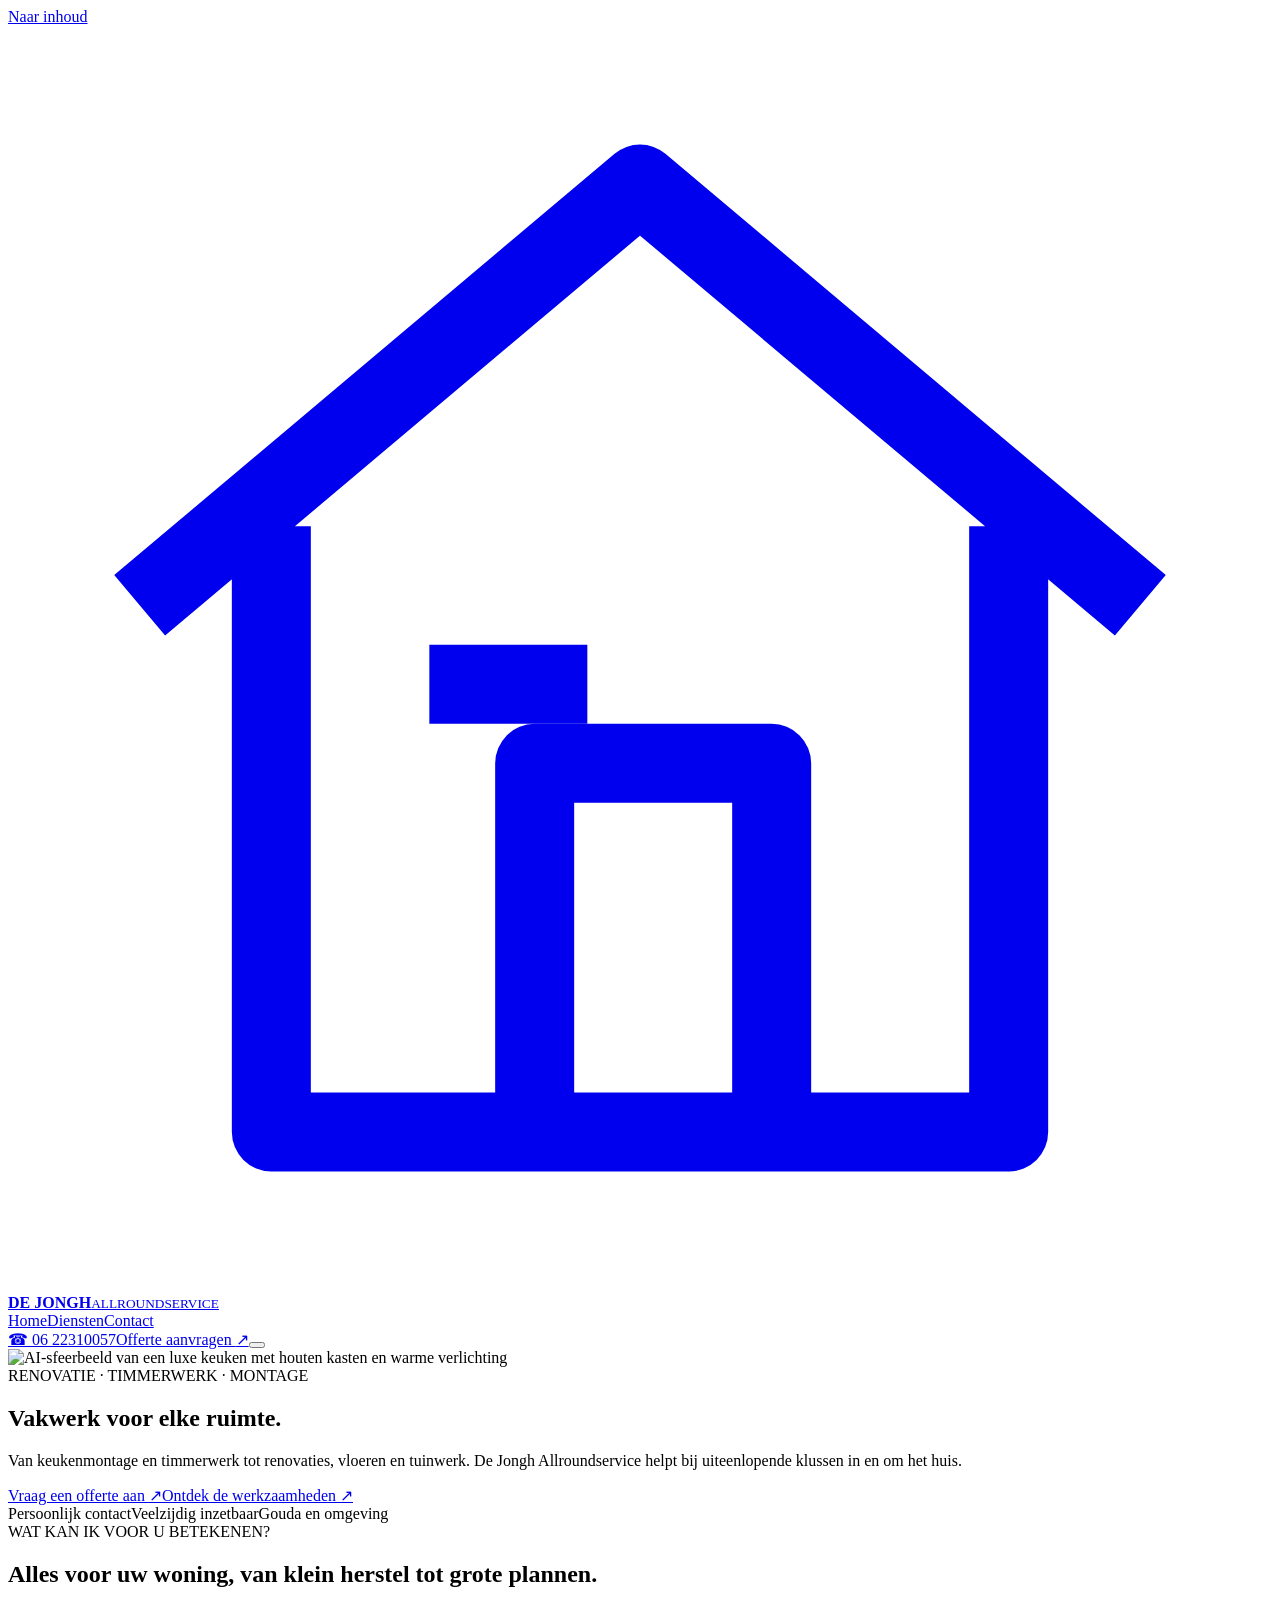
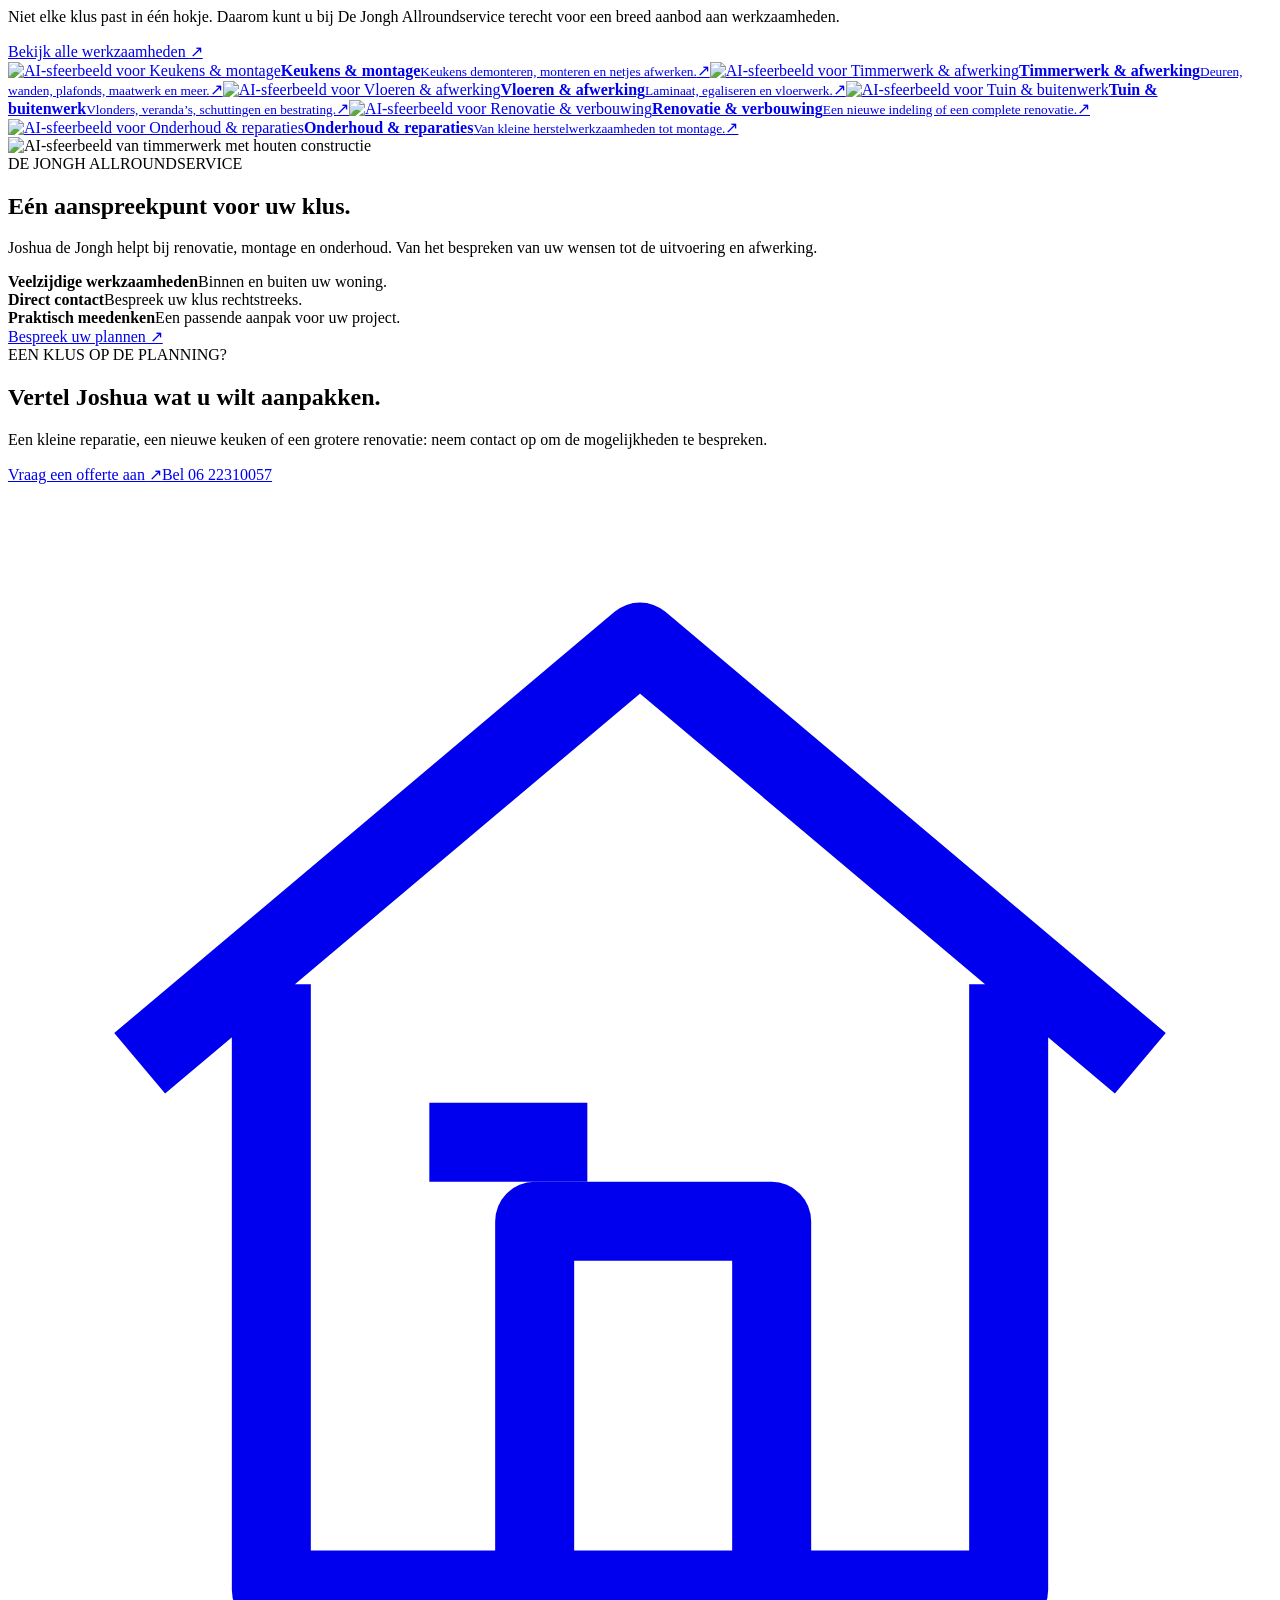
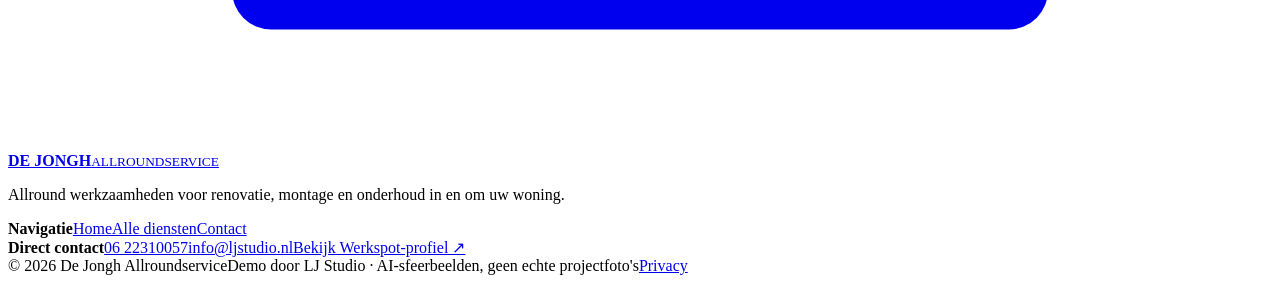
==== index.html @ 1e127ba7 "Add files via upload" ====
<!doctype html><html lang="nl"><head><meta charset="utf-8"><meta name="viewport" content="width=device-width,initial-scale=1"><meta name="robots" content="noindex,nofollow"><meta name="theme-color" content="#171918"><title>De Jongh Allroundservice | Renovatie, timmerwerk en montage</title><meta name="description" content="Renovatie, keukenmontage, timmerwerk, vloeren, tuinwerk en reparaties in Gouda en omgeving. Neem contact op met De Jongh Allroundservice."><link rel="icon" href="favicon.svg" type="image/svg+xml"><link rel="stylesheet" href="assets/style.css"><script src="assets/script.js" defer></script></head><body data-page="home"><a class="skip-link" href="#main">Naar inhoud</a><header class="site-header"><div class="wrap header-row"><a href="index.html" class="brand" aria-label="De Jongh Allroundservice, homepage"><svg class="brand-icon" viewBox="0 0 48 48" fill="none" aria-hidden="true"><path d="M5 22 24 6l19 16M10 19v23h28V19M20 42V28h9v14" stroke="currentColor" stroke-width="3" stroke-linejoin="round"/><path d="M16 25h6" stroke="currentColor" stroke-width="3"/></svg><span><strong>DE JONGH</strong><small>ALLROUNDSERVICE</small></span></a><nav class="main-nav" aria-label="Hoofdnavigatie"><a href="index.html" data-page="home">Home</a><a href="diensten.html" data-page="diensten">Diensten</a><a href="contact.html" data-page="contact">Contact</a></nav><div class="header-right"><a class="phone" href="tel:+31622310057" aria-label="Bel Joshua op 06 22310057">☎ <span>06 22310057</span></a><a class="button button-copper header-offer" href="contact.html">Offerte aanvragen <span aria-hidden="true">↗</span></a><button type="button" class="menu-button" aria-label="Open menu" aria-expanded="false" aria-controls="mobile-menu"><span></span><span></span><span></span></button></div></div><nav id="mobile-menu" class="mobile-menu" aria-label="Mobiele navigatie" hidden><a href="index.html" data-page="home">Home</a><a href="diensten.html" data-page="diensten">Diensten</a><a href="contact.html" data-page="contact">Contact</a><a href="tel:+31622310057">Bel Joshua</a></nav></header><main id="main"><section class="hero"><img src="assets/hero-keuken.webp" class="hero-image" width="1536" height="1024" fetchpriority="high" alt="AI-sfeerbeeld van een luxe keuken met houten kasten en warme verlichting"><div class="hero-overlay"></div><div class="wrap hero-inner"><div class="hero-copy"><span class="hero-kicker">RENOVATIE · TIMMERWERK · MONTAGE</span><h1>Vakwerk voor <span>elke ruimte.</span></h1><p>Van keukenmontage en timmerwerk tot renovaties, vloeren en tuinwerk. De Jongh Allroundservice helpt bij uiteenlopende klussen in en om het huis.</p><div class="hero-actions"><a class="button button-copper" href="contact.html">Vraag een offerte aan <span aria-hidden="true">↗</span></a><a class="button button-glass" href="diensten.html">Ontdek de werkzaamheden <span aria-hidden="true">↗</span></a></div><div class="hero-points"><span>Persoonlijk contact</span><span>Veelzijdig inzetbaar</span><span>Gouda en omgeving</span></div></div></div></section>
<section class="service-showcase wrap"><div class="showcase-intro"><span class="overline">WAT KAN IK VOOR U BETEKENEN?</span><h2>Alles voor uw woning, van klein herstel tot grote plannen.</h2><p>Niet elke klus past in één hokje. Daarom kunt u bij De Jongh Allroundservice terecht voor een breed aanbod aan werkzaamheden.</p><a class="outline-link" href="diensten.html">Bekijk alle werkzaamheden <span aria-hidden="true">↗</span></a></div><div class="tiles"><a class="service-tile" href="diensten.html#keukens"><img src="assets/keukens.webp" width="750" height="490" loading="lazy" alt="AI-sfeerbeeld voor Keukens &amp; montage"><span class="tile-content"><strong>Keukens & montage</strong><small>Keukens demonteren, monteren en netjes afwerken.</small></span><span class="tile-arrow" aria-hidden="true">↗</span></a><a class="service-tile" href="diensten.html#timmerwerk"><img src="assets/deuren.webp" width="750" height="490" loading="lazy" alt="AI-sfeerbeeld voor Timmerwerk &amp; afwerking"><span class="tile-content"><strong>Timmerwerk & afwerking</strong><small>Deuren, wanden, plafonds, maatwerk en meer.</small></span><span class="tile-arrow" aria-hidden="true">↗</span></a><a class="service-tile" href="diensten.html#vloeren"><img src="assets/woonruimte.webp" width="750" height="490" loading="lazy" alt="AI-sfeerbeeld voor Vloeren &amp; afwerking"><span class="tile-content"><strong>Vloeren & afwerking</strong><small>Laminaat, egaliseren en vloerwerk.</small></span><span class="tile-arrow" aria-hidden="true">↗</span></a><a class="service-tile" href="diensten.html#tuin"><img src="assets/timmerwerk.webp" width="750" height="490" loading="lazy" alt="AI-sfeerbeeld voor Tuin &amp; buitenwerk"><span class="tile-content"><strong>Tuin & buitenwerk</strong><small>Vlonders, veranda’s, schuttingen en bestrating.</small></span><span class="tile-arrow" aria-hidden="true">↗</span></a><a class="service-tile" href="diensten.html#renovatie"><img src="assets/renovatie.webp" width="750" height="490" loading="lazy" alt="AI-sfeerbeeld voor Renovatie &amp; verbouwing"><span class="tile-content"><strong>Renovatie & verbouwing</strong><small>Een nieuwe indeling of een complete renovatie.</small></span><span class="tile-arrow" aria-hidden="true">↗</span></a><a class="service-tile" href="diensten.html#onderhoud"><img src="assets/gipswerk.webp" width="750" height="490" loading="lazy" alt="AI-sfeerbeeld voor Onderhoud &amp; reparaties"><span class="tile-content"><strong>Onderhoud & reparaties</strong><small>Van kleine herstelwerkzaamheden tot montage.</small></span><span class="tile-arrow" aria-hidden="true">↗</span></a></div></section>
<section class="craft"><div class="craft-image"><img src="assets/timmerwerk.webp" loading="lazy" width="900" height="620" alt="AI-sfeerbeeld van timmerwerk met houten constructie"></div><div class="craft-text"><span class="overline">DE JONGH ALLROUNDSERVICE</span><h2>Eén aanspreekpunt voor uw klus.</h2><p>Joshua de Jongh helpt bij renovatie, montage en onderhoud. Van het bespreken van uw wensen tot de uitvoering en afwerking.</p><div class="craft-benefits"><div><strong>Veelzijdige werkzaamheden</strong><span>Binnen en buiten uw woning.</span></div><div><strong>Direct contact</strong><span>Bespreek uw klus rechtstreeks.</span></div><div><strong>Praktisch meedenken</strong><span>Een passende aanpak voor uw project.</span></div></div><a href="contact.html" class="button button-copper">Bespreek uw plannen ↗</a></div></section>
<section class="closing wrap"><div><span class="overline">EEN KLUS OP DE PLANNING?</span><h2>Vertel Joshua wat u wilt aanpakken.</h2><p>Een kleine reparatie, een nieuwe keuken of een grotere renovatie: neem contact op om de mogelijkheden te bespreken.</p></div><div class="closing-buttons"><a class="button button-copper" href="contact.html">Vraag een offerte aan <span aria-hidden="true">↗</span></a><a class="button button-light" href="tel:+31622310057">Bel 06 22310057</a></div></section></main><footer class="footer"><div class="wrap footer-layout"><div><a class="brand footer-logo" href="index.html"><svg class="brand-icon" viewBox="0 0 48 48" fill="none" aria-hidden="true"><path d="M5 22 24 6l19 16M10 19v23h28V19M20 42V28h9v14" stroke="currentColor" stroke-width="3" stroke-linejoin="round"/><path d="M16 25h6" stroke="currentColor" stroke-width="3"/></svg><span><strong>DE JONGH</strong><small>ALLROUNDSERVICE</small></span></a><p>Allround werkzaamheden voor renovatie, montage en onderhoud in en om uw woning.</p></div><div><strong>Navigatie</strong><a href="index.html">Home</a><a href="diensten.html">Alle diensten</a><a href="contact.html">Contact</a></div><div><strong>Direct contact</strong><a href="tel:+31622310057">06 22310057</a><a href="mailto:info@ljstudio.nl">info@ljstudio.nl</a><a href="https://www.werkspot.nl/profiel/de-jongh-allroundservice" target="_blank" rel="noopener noreferrer">Bekijk Werkspot-profiel ↗</a></div></div><div class="wrap footer-bottom"><span>© <span id="year">2026</span> De Jongh Allroundservice</span><span>Demo door LJ Studio · AI-sfeerbeelden, geen echte projectfoto's</span><a href="privacy.html">Privacy</a></div></footer></body></html>
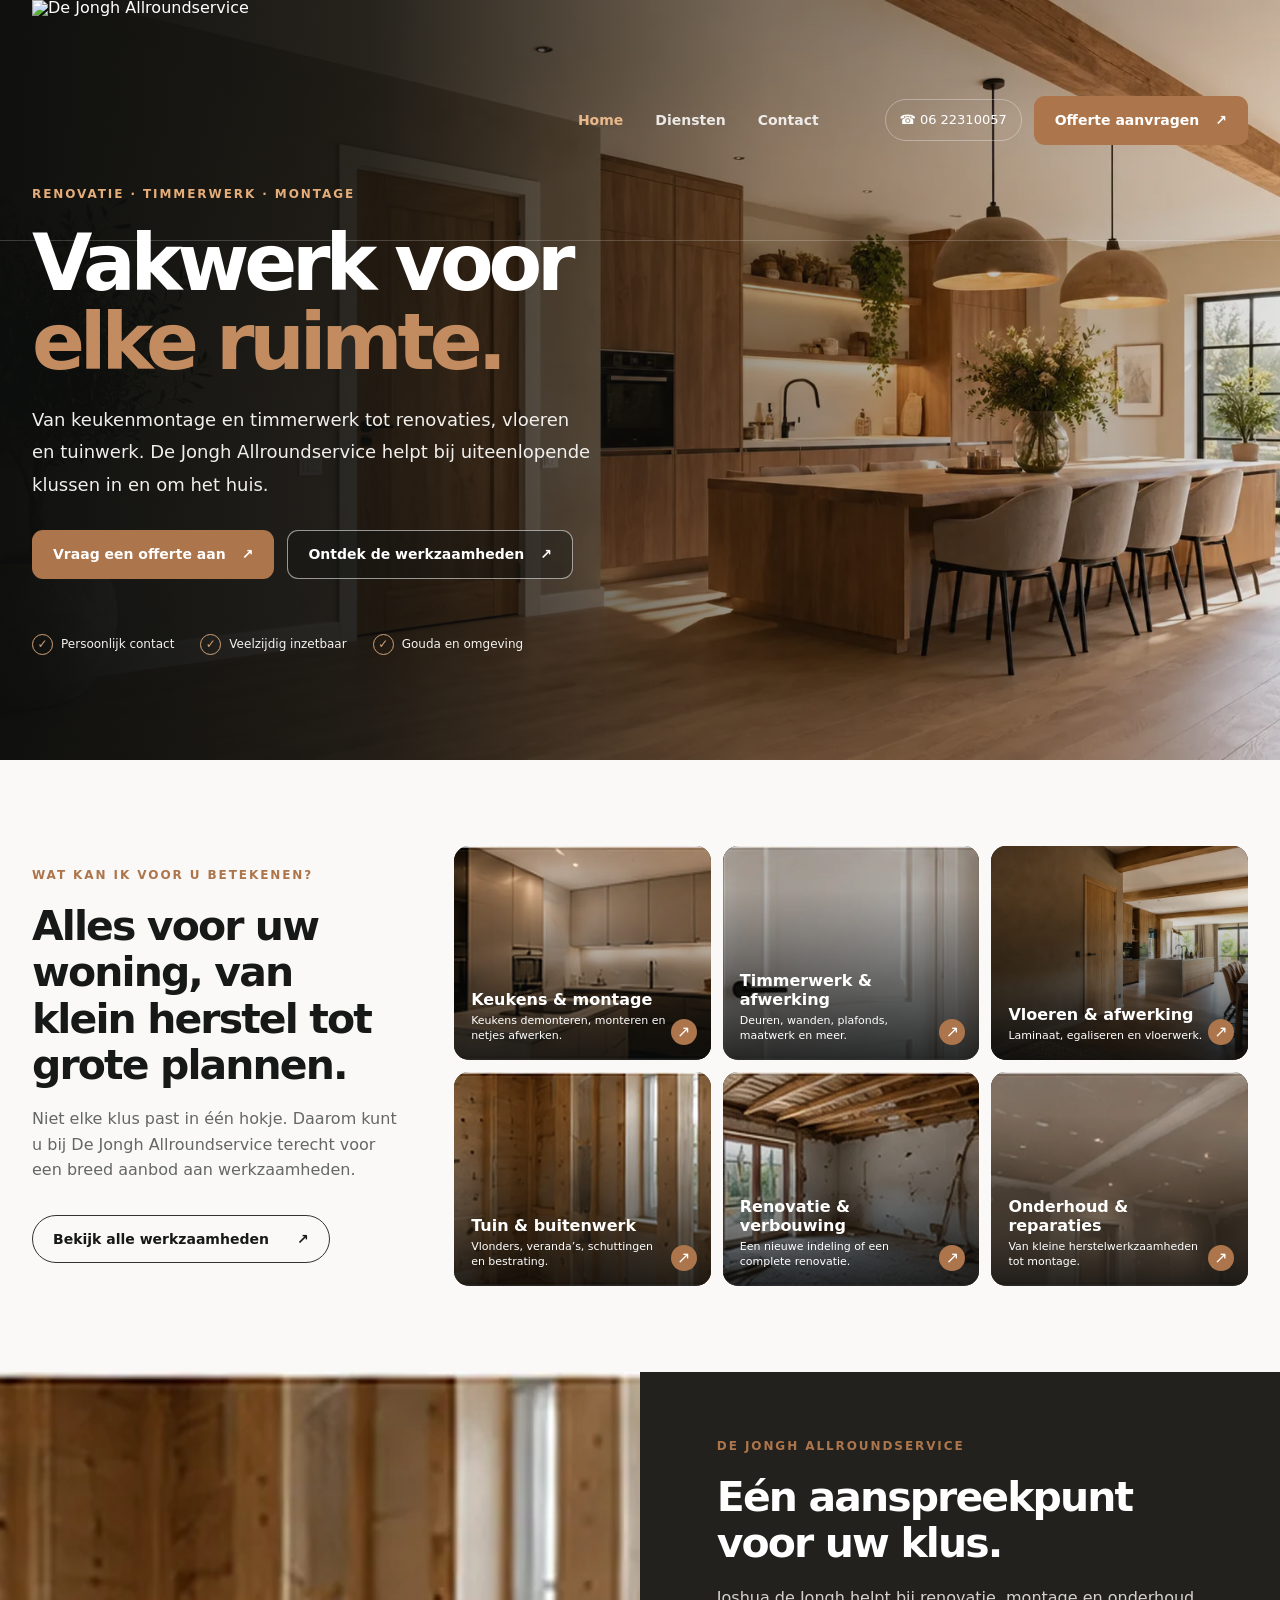
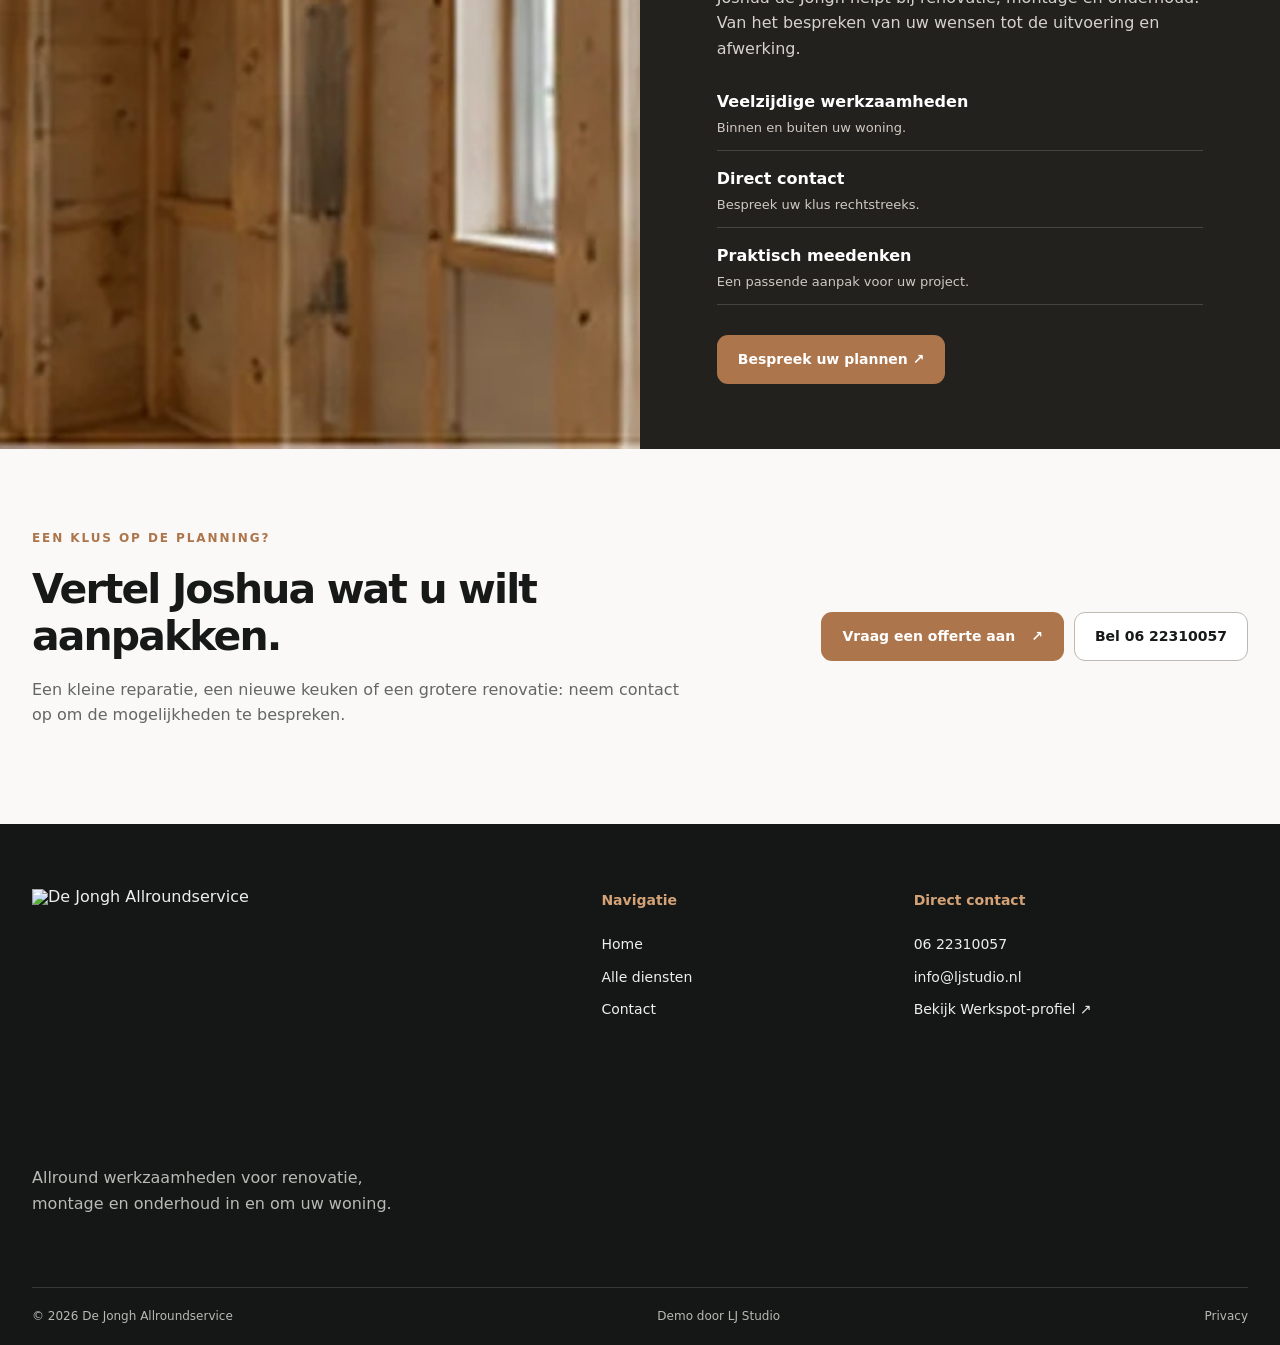
==== commit 8813b5e6: "Add files via upload" ====
--- a/index.html
+++ b/index.html
@@ -1,4 +1,4 @@
-<!doctype html><html lang="nl"><head><meta charset="utf-8"><meta name="viewport" content="width=device-width,initial-scale=1"><meta name="robots" content="noindex,nofollow"><meta name="theme-color" content="#171918"><title>De Jongh Allroundservice | Renovatie, timmerwerk en montage</title><meta name="description" content="Renovatie, keukenmontage, timmerwerk, vloeren, tuinwerk en reparaties in Gouda en omgeving. Neem contact op met De Jongh Allroundservice."><link rel="icon" href="favicon.svg" type="image/svg+xml"><link rel="stylesheet" href="assets/style.css"><script src="assets/script.js" defer></script></head><body data-page="home"><a class="skip-link" href="#main">Naar inhoud</a><header class="site-header"><div class="wrap header-row"><a href="index.html" class="brand" aria-label="De Jongh Allroundservice, homepage"><svg class="brand-icon" viewBox="0 0 48 48" fill="none" aria-hidden="true"><path d="M5 22 24 6l19 16M10 19v23h28V19M20 42V28h9v14" stroke="currentColor" stroke-width="3" stroke-linejoin="round"/><path d="M16 25h6" stroke="currentColor" stroke-width="3"/></svg><span><strong>DE JONGH</strong><small>ALLROUNDSERVICE</small></span></a><nav class="main-nav" aria-label="Hoofdnavigatie"><a href="index.html" data-page="home">Home</a><a href="diensten.html" data-page="diensten">Diensten</a><a href="contact.html" data-page="contact">Contact</a></nav><div class="header-right"><a class="phone" href="tel:+31622310057" aria-label="Bel Joshua op 06 22310057">☎ <span>06 22310057</span></a><a class="button button-copper header-offer" href="contact.html">Offerte aanvragen <span aria-hidden="true">↗</span></a><button type="button" class="menu-button" aria-label="Open menu" aria-expanded="false" aria-controls="mobile-menu"><span></span><span></span><span></span></button></div></div><nav id="mobile-menu" class="mobile-menu" aria-label="Mobiele navigatie" hidden><a href="index.html" data-page="home">Home</a><a href="diensten.html" data-page="diensten">Diensten</a><a href="contact.html" data-page="contact">Contact</a><a href="tel:+31622310057">Bel Joshua</a></nav></header><main id="main"><section class="hero"><img src="assets/hero-keuken.webp" class="hero-image" width="1536" height="1024" fetchpriority="high" alt="AI-sfeerbeeld van een luxe keuken met houten kasten en warme verlichting"><div class="hero-overlay"></div><div class="wrap hero-inner"><div class="hero-copy"><span class="hero-kicker">RENOVATIE · TIMMERWERK · MONTAGE</span><h1>Vakwerk voor <span>elke ruimte.</span></h1><p>Van keukenmontage en timmerwerk tot renovaties, vloeren en tuinwerk. De Jongh Allroundservice helpt bij uiteenlopende klussen in en om het huis.</p><div class="hero-actions"><a class="button button-copper" href="contact.html">Vraag een offerte aan <span aria-hidden="true">↗</span></a><a class="button button-glass" href="diensten.html">Ontdek de werkzaamheden <span aria-hidden="true">↗</span></a></div><div class="hero-points"><span>Persoonlijk contact</span><span>Veelzijdig inzetbaar</span><span>Gouda en omgeving</span></div></div></div></section>
-<section class="service-showcase wrap"><div class="showcase-intro"><span class="overline">WAT KAN IK VOOR U BETEKENEN?</span><h2>Alles voor uw woning, van klein herstel tot grote plannen.</h2><p>Niet elke klus past in één hokje. Daarom kunt u bij De Jongh Allroundservice terecht voor een breed aanbod aan werkzaamheden.</p><a class="outline-link" href="diensten.html">Bekijk alle werkzaamheden <span aria-hidden="true">↗</span></a></div><div class="tiles"><a class="service-tile" href="diensten.html#keukens"><img src="assets/keukens.webp" width="750" height="490" loading="lazy" alt="AI-sfeerbeeld voor Keukens &amp; montage"><span class="tile-content"><strong>Keukens & montage</strong><small>Keukens demonteren, monteren en netjes afwerken.</small></span><span class="tile-arrow" aria-hidden="true">↗</span></a><a class="service-tile" href="diensten.html#timmerwerk"><img src="assets/deuren.webp" width="750" height="490" loading="lazy" alt="AI-sfeerbeeld voor Timmerwerk &amp; afwerking"><span class="tile-content"><strong>Timmerwerk & afwerking</strong><small>Deuren, wanden, plafonds, maatwerk en meer.</small></span><span class="tile-arrow" aria-hidden="true">↗</span></a><a class="service-tile" href="diensten.html#vloeren"><img src="assets/woonruimte.webp" width="750" height="490" loading="lazy" alt="AI-sfeerbeeld voor Vloeren &amp; afwerking"><span class="tile-content"><strong>Vloeren & afwerking</strong><small>Laminaat, egaliseren en vloerwerk.</small></span><span class="tile-arrow" aria-hidden="true">↗</span></a><a class="service-tile" href="diensten.html#tuin"><img src="assets/timmerwerk.webp" width="750" height="490" loading="lazy" alt="AI-sfeerbeeld voor Tuin &amp; buitenwerk"><span class="tile-content"><strong>Tuin & buitenwerk</strong><small>Vlonders, veranda’s, schuttingen en bestrating.</small></span><span class="tile-arrow" aria-hidden="true">↗</span></a><a class="service-tile" href="diensten.html#renovatie"><img src="assets/renovatie.webp" width="750" height="490" loading="lazy" alt="AI-sfeerbeeld voor Renovatie &amp; verbouwing"><span class="tile-content"><strong>Renovatie & verbouwing</strong><small>Een nieuwe indeling of een complete renovatie.</small></span><span class="tile-arrow" aria-hidden="true">↗</span></a><a class="service-tile" href="diensten.html#onderhoud"><img src="assets/gipswerk.webp" width="750" height="490" loading="lazy" alt="AI-sfeerbeeld voor Onderhoud &amp; reparaties"><span class="tile-content"><strong>Onderhoud & reparaties</strong><small>Van kleine herstelwerkzaamheden tot montage.</small></span><span class="tile-arrow" aria-hidden="true">↗</span></a></div></section>
-<section class="craft"><div class="craft-image"><img src="assets/timmerwerk.webp" loading="lazy" width="900" height="620" alt="AI-sfeerbeeld van timmerwerk met houten constructie"></div><div class="craft-text"><span class="overline">DE JONGH ALLROUNDSERVICE</span><h2>Eén aanspreekpunt voor uw klus.</h2><p>Joshua de Jongh helpt bij renovatie, montage en onderhoud. Van het bespreken van uw wensen tot de uitvoering en afwerking.</p><div class="craft-benefits"><div><strong>Veelzijdige werkzaamheden</strong><span>Binnen en buiten uw woning.</span></div><div><strong>Direct contact</strong><span>Bespreek uw klus rechtstreeks.</span></div><div><strong>Praktisch meedenken</strong><span>Een passende aanpak voor uw project.</span></div></div><a href="contact.html" class="button button-copper">Bespreek uw plannen ↗</a></div></section>
-<section class="closing wrap"><div><span class="overline">EEN KLUS OP DE PLANNING?</span><h2>Vertel Joshua wat u wilt aanpakken.</h2><p>Een kleine reparatie, een nieuwe keuken of een grotere renovatie: neem contact op om de mogelijkheden te bespreken.</p></div><div class="closing-buttons"><a class="button button-copper" href="contact.html">Vraag een offerte aan <span aria-hidden="true">↗</span></a><a class="button button-light" href="tel:+31622310057">Bel 06 22310057</a></div></section></main><footer class="footer"><div class="wrap footer-layout"><div><a class="brand footer-logo" href="index.html"><svg class="brand-icon" viewBox="0 0 48 48" fill="none" aria-hidden="true"><path d="M5 22 24 6l19 16M10 19v23h28V19M20 42V28h9v14" stroke="currentColor" stroke-width="3" stroke-linejoin="round"/><path d="M16 25h6" stroke="currentColor" stroke-width="3"/></svg><span><strong>DE JONGH</strong><small>ALLROUNDSERVICE</small></span></a><p>Allround werkzaamheden voor renovatie, montage en onderhoud in en om uw woning.</p></div><div><strong>Navigatie</strong><a href="index.html">Home</a><a href="diensten.html">Alle diensten</a><a href="contact.html">Contact</a></div><div><strong>Direct contact</strong><a href="tel:+31622310057">06 22310057</a><a href="mailto:info@ljstudio.nl">info@ljstudio.nl</a><a href="https://www.werkspot.nl/profiel/de-jongh-allroundservice" target="_blank" rel="noopener noreferrer">Bekijk Werkspot-profiel ↗</a></div></div><div class="wrap footer-bottom"><span>© <span id="year">2026</span> De Jongh Allroundservice</span><span>Demo door LJ Studio · AI-sfeerbeelden, geen echte projectfoto's</span><a href="privacy.html">Privacy</a></div></footer></body></html>+<!doctype html><html lang="nl"><head><meta charset="utf-8"><meta name="viewport" content="width=device-width,initial-scale=1"><meta name="robots" content="noindex,nofollow"><meta name="theme-color" content="#171918"><title>De Jongh Allroundservice | Renovatie, timmerwerk en montage</title><meta name="description" content="Renovatie, keukenmontage, timmerwerk, vloeren, tuinwerk en reparaties in Gouda en omgeving. Neem contact op met De Jongh Allroundservice."><link rel="icon" href="favicon.svg" type="image/svg+xml"><link rel="stylesheet" href="assets/style.css"><script src="assets/script.js" defer></script></head><body data-page="home"><a class="skip-link" href="#main">Naar inhoud</a><header class="site-header"><div class="wrap header-row"><a href="index.html" class="brand" aria-label="De Jongh Allroundservice, homepage"><img class="brand-logo" src="assets/logo-de-jongh-wit.png" alt="De Jongh Allroundservice" width="480" height="240"></a><nav class="main-nav" aria-label="Hoofdnavigatie"><a href="index.html" data-page="home">Home</a><a href="diensten.html" data-page="diensten">Diensten</a><a href="contact.html" data-page="contact">Contact</a></nav><div class="header-right"><a class="phone" href="tel:+31622310057" aria-label="Bel Joshua op 06 22310057">☎ <span>06 22310057</span></a><a class="button button-copper header-offer" href="contact.html">Offerte aanvragen <span aria-hidden="true">↗</span></a><button type="button" class="menu-button" aria-label="Open menu" aria-expanded="false" aria-controls="mobile-menu"><span></span><span></span><span></span></button></div></div><nav id="mobile-menu" class="mobile-menu" aria-label="Mobiele navigatie" hidden><a href="index.html" data-page="home">Home</a><a href="diensten.html" data-page="diensten">Diensten</a><a href="contact.html" data-page="contact">Contact</a><a href="tel:+31622310057">Bel Joshua</a></nav></header><main id="main"><section class="hero"><img src="assets/hero-keuken.webp" class="hero-image" width="1536" height="1024" fetchpriority="high" alt="Foto een luxe keuken met houten kasten en warme verlichting"><div class="hero-overlay"></div><div class="wrap hero-inner"><div class="hero-copy"><span class="hero-kicker">RENOVATIE · TIMMERWERK · MONTAGE</span><h1>Vakwerk voor <span>elke ruimte.</span></h1><p>Van keukenmontage en timmerwerk tot renovaties, vloeren en tuinwerk. De Jongh Allroundservice helpt bij uiteenlopende klussen in en om het huis.</p><div class="hero-actions"><a class="button button-copper" href="contact.html">Vraag een offerte aan <span aria-hidden="true">↗</span></a><a class="button button-glass" href="diensten.html">Ontdek de werkzaamheden <span aria-hidden="true">↗</span></a></div><div class="hero-points"><span>Persoonlijk contact</span><span>Veelzijdig inzetbaar</span><span>Gouda en omgeving</span></div></div></div></section>
+<section class="service-showcase wrap"><div class="showcase-intro"><span class="overline">WAT KAN IK VOOR U BETEKENEN?</span><h2>Alles voor uw woning, van klein herstel tot grote plannen.</h2><p>Niet elke klus past in één hokje. Daarom kunt u bij De Jongh Allroundservice terecht voor een breed aanbod aan werkzaamheden.</p><a class="outline-link" href="diensten.html">Bekijk alle werkzaamheden <span aria-hidden="true">↗</span></a></div><div class="tiles"><a class="service-tile" href="diensten.html#keukens"><img src="assets/keukens.webp" width="750" height="490" loading="lazy" alt="Foto Keukens &amp; montage"><span class="tile-content"><strong>Keukens & montage</strong><small>Keukens demonteren, monteren en netjes afwerken.</small></span><span class="tile-arrow" aria-hidden="true">↗</span></a><a class="service-tile" href="diensten.html#timmerwerk"><img src="assets/deuren.webp" width="750" height="490" loading="lazy" alt="Foto Timmerwerk &amp; afwerking"><span class="tile-content"><strong>Timmerwerk & afwerking</strong><small>Deuren, wanden, plafonds, maatwerk en meer.</small></span><span class="tile-arrow" aria-hidden="true">↗</span></a><a class="service-tile" href="diensten.html#vloeren"><img src="assets/woonruimte.webp" width="750" height="490" loading="lazy" alt="Foto Vloeren &amp; afwerking"><span class="tile-content"><strong>Vloeren & afwerking</strong><small>Laminaat, egaliseren en vloerwerk.</small></span><span class="tile-arrow" aria-hidden="true">↗</span></a><a class="service-tile" href="diensten.html#tuin"><img src="assets/timmerwerk.webp" width="750" height="490" loading="lazy" alt="Foto Tuin &amp; buitenwerk"><span class="tile-content"><strong>Tuin & buitenwerk</strong><small>Vlonders, veranda’s, schuttingen en bestrating.</small></span><span class="tile-arrow" aria-hidden="true">↗</span></a><a class="service-tile" href="diensten.html#renovatie"><img src="assets/renovatie.webp" width="750" height="490" loading="lazy" alt="Foto Renovatie &amp; verbouwing"><span class="tile-content"><strong>Renovatie & verbouwing</strong><small>Een nieuwe indeling of een complete renovatie.</small></span><span class="tile-arrow" aria-hidden="true">↗</span></a><a class="service-tile" href="diensten.html#onderhoud"><img src="assets/gipswerk.webp" width="750" height="490" loading="lazy" alt="Foto Onderhoud &amp; reparaties"><span class="tile-content"><strong>Onderhoud & reparaties</strong><small>Van kleine herstelwerkzaamheden tot montage.</small></span><span class="tile-arrow" aria-hidden="true">↗</span></a></div></section>
+<section class="craft"><div class="craft-image"><img src="assets/timmerwerk.webp" loading="lazy" width="900" height="620" alt="Foto timmerwerk met houten constructie"></div><div class="craft-text"><span class="overline">DE JONGH ALLROUNDSERVICE</span><h2>Eén aanspreekpunt voor uw klus.</h2><p>Joshua de Jongh helpt bij renovatie, montage en onderhoud. Van het bespreken van uw wensen tot de uitvoering en afwerking.</p><div class="craft-benefits"><div><strong>Veelzijdige werkzaamheden</strong><span>Binnen en buiten uw woning.</span></div><div><strong>Direct contact</strong><span>Bespreek uw klus rechtstreeks.</span></div><div><strong>Praktisch meedenken</strong><span>Een passende aanpak voor uw project.</span></div></div><a href="contact.html" class="button button-copper">Bespreek uw plannen ↗</a></div></section>
+<section class="closing wrap"><div><span class="overline">EEN KLUS OP DE PLANNING?</span><h2>Vertel Joshua wat u wilt aanpakken.</h2><p>Een kleine reparatie, een nieuwe keuken of een grotere renovatie: neem contact op om de mogelijkheden te bespreken.</p></div><div class="closing-buttons"><a class="button button-copper" href="contact.html">Vraag een offerte aan <span aria-hidden="true">↗</span></a><a class="button button-light" href="tel:+31622310057">Bel 06 22310057</a></div></section></main><footer class="footer"><div class="wrap footer-layout"><div><a class="brand footer-logo" href="index.html"><img class="brand-logo" src="assets/logo-de-jongh-wit.png" alt="De Jongh Allroundservice" width="480" height="240"></a><p>Allround werkzaamheden voor renovatie, montage en onderhoud in en om uw woning.</p></div><div><strong>Navigatie</strong><a href="index.html">Home</a><a href="diensten.html">Alle diensten</a><a href="contact.html">Contact</a></div><div><strong>Direct contact</strong><a href="tel:+31622310057">06 22310057</a><a href="mailto:info@ljstudio.nl">info@ljstudio.nl</a><a href="https://www.werkspot.nl/profiel/de-jongh-allroundservice" target="_blank" rel="noopener noreferrer">Bekijk Werkspot-profiel ↗</a></div></div><div class="wrap footer-bottom"><span>© <span id="year">2026</span> De Jongh Allroundservice</span><span>Demo door LJ Studio</span><a href="privacy.html">Privacy</a></div></footer></body></html>
--- a/assets/style.css
+++ b/assets/style.css
@@ -0,0 +1 @@
+:root{--ink:#171918;--copper:#ad754b;--copper-light:#d4a276;--paper:#faf9f7;--cream:#eee9e2;--muted:#646765;--radius:15px}*{box-sizing:border-box}html{scroll-behavior:smooth}body{margin:0;font-family:Inter,ui-sans-serif,system-ui,-apple-system,'Segoe UI',Arial,sans-serif;background:var(--paper);color:var(--ink);line-height:1.6}img{max-width:100%;display:block}a{color:inherit;text-decoration:none}button,input,select,textarea{font:inherit}button{cursor:pointer}a:focus-visible,button:focus-visible,input:focus-visible,select:focus-visible,textarea:focus-visible{outline:3px solid #e9ae78;outline-offset:3px}.wrap{width:min(1340px,calc(100% - 64px));margin-inline:auto}.skip-link{position:absolute;top:-100px;left:20px;z-index:100;background:#fff;padding:10px}.skip-link:focus{top:12px}.site-header{position:absolute;z-index:20;top:0;left:0;right:0;color:#fff;border-bottom:1px solid #ffffff30}.header-row{min-height:96px;display:flex;align-items:center;gap:30px}.brand{display:inline-flex;align-items:center;gap:12px;white-space:nowrap;line-height:1}.brand-icon{width:43px;height:43px;color:var(--copper-light);flex:none}.brand strong{display:block;font-size:22px;letter-spacing:.045em}.brand small{display:block;font-size:10px;letter-spacing:.31em;margin-top:6px}.main-nav{display:flex;gap:32px;margin:auto}.main-nav a{font-size:14px;font-weight:600;opacity:.86}.main-nav a:hover,.main-nav a[aria-current=page]{color:#e9b98b;opacity:1}.header-right{display:flex;gap:12px;align-items:center}.phone{white-space:nowrap;border:1px solid #ffffff52;border-radius:40px;padding:10px 14px;font-size:13px}.button{display:inline-flex;justify-content:center;align-items:center;gap:16px;min-height:49px;padding:12px 20px;border-radius:11px;font-size:14px;font-weight:700;line-height:1.3;border:1px solid transparent;transition:transform .2s,background .2s,color .2s}.button:hover{transform:translateY(-2px)}.button-copper{background:var(--copper);color:#fff}.button-copper:hover{background:#965e38}.button-glass{border-color:#ffffff8c;background:#1516156b;color:white}.button-light{border-color:#beb9b3;background:#fff;color:#171918}.menu-button{display:none;background:transparent;border:1px solid #ffffff60;border-radius:9px;width:45px;height:44px;padding:10px}.menu-button span{display:block;height:2px;background:white;margin:5px 0}.mobile-menu{display:none}.hero{min-height:760px;position:relative;color:white;display:flex;align-items:center;overflow:hidden;background:#191918}.hero-image,.hero-overlay{position:absolute;inset:0;width:100%;height:100%;object-fit:cover}.hero-overlay{background:linear-gradient(90deg,rgba(12,14,13,.96) 0%,rgba(12,14,13,.84) 29%,rgba(12,14,13,.38) 60%,rgba(12,14,13,.1) 100%)}.hero-inner{position:relative;z-index:1;padding:165px 0 85px}.hero-copy{max-width:680px}.hero-kicker,.overline{font-size:12px;letter-spacing:.16em;font-weight:800;color:var(--copper);display:block}.hero-kicker{color:#e5ad79}.hero h1{font-size:clamp(48px,6.1vw,96px);letter-spacing:-.066em;line-height:1.01;margin:20px 0 22px;font-weight:830}.hero h1 span{color:#c28c60}.hero p{font-size:18px;max-width:565px;line-height:1.8;color:#f1efec}.hero-actions,.hero-points{display:flex;gap:13px;flex-wrap:wrap}.hero-actions{margin-top:29px}.hero-points{gap:26px;margin-top:55px;font-size:12px;color:#f5f3f0}.hero-points span:before{content:'✓';display:inline-grid;place-items:center;width:19px;height:19px;margin-right:8px;border:1px solid var(--copper-light);color:var(--copper-light);border-radius:50%}.service-showcase{display:grid;grid-template-columns:minmax(260px,.75fr) minmax(0,1.6fr);gap:50px;padding-block:86px}.showcase-intro{padding-top:20px}.showcase-intro h2,.craft h2,.closing h2,.details-heading h2,.contact-layout h2{font-size:clamp(30px,3.2vw,49px);line-height:1.13;letter-spacing:-.046em;margin:18px 0}.showcase-intro p,.craft p,.closing p,.inner-hero p{color:var(--muted);font-size:16px}.outline-link{display:inline-flex;gap:28px;align-items:center;border:1px solid #333;border-radius:35px;padding:12px 20px;font-weight:700;font-size:14px;margin-top:16px}.tiles{display:grid;grid-template-columns:repeat(3,minmax(0,1fr));gap:12px}.service-tile{min-height:214px;position:relative;overflow:hidden;border-radius:var(--radius);background:#282522;color:#fff;isolation:isolate}.service-tile:after{content:'';position:absolute;inset:0;background:linear-gradient(0deg,#090b0bcf,transparent 80%);z-index:-1}.service-tile img{position:absolute;inset:0;width:100%;height:100%;object-fit:cover;z-index:-2;transition:transform .3s}.service-tile:hover img{transform:scale(1.05)}.tile-content{position:absolute;bottom:16px;left:17px;right:45px}.tile-content strong{display:block;font-size:16px;line-height:1.2}.tile-content small{display:block;font-size:11px;line-height:1.35;margin-top:5px}.tile-arrow{position:absolute;bottom:15px;right:14px;border-radius:50%;background:var(--copper);width:26px;height:26px;text-align:center;line-height:26px}.craft{display:grid;grid-template-columns:1fr 1fr;background:#22211e;color:white;min-height:540px}.craft-image{min-height:430px}.craft-image img{width:100%;height:100%;object-fit:cover}.craft-text{max-width:690px;padding:65px clamp(32px,6vw,90px)}.craft h2{max-width:520px}.craft p{color:#d5d2ce}.craft-benefits{display:grid;gap:15px;margin:27px 0 30px}.craft-benefits div{border-bottom:1px solid #ffffff29;padding-bottom:10px}.craft-benefits strong{display:block}.craft-benefits span{font-size:13px;color:#d0c9c1}.closing{padding-block:80px;display:flex;justify-content:space-between;align-items:center;gap:30px}.closing>div:first-child{max-width:660px}.closing-buttons{display:flex;gap:10px;flex-wrap:wrap}.footer{background:#141716;color:#eee;padding-top:65px}.footer-layout{display:grid;grid-template-columns:2fr 1fr 1.3fr;gap:55px;padding-bottom:55px}.footer-layout>div{display:flex;flex-direction:column;align-items:flex-start;gap:10px}.footer-logo{margin-bottom:10px}.footer-layout p{color:#b9b9b5;max-width:380px}.footer-layout a:not(.brand),.footer-layout strong{font-size:14px}.footer-layout>div>strong{color:#d4a276;margin-bottom:12px}.footer-bottom{border-top:1px solid #ffffff24;padding-block:19px;display:flex;gap:18px;justify-content:space-between;flex-wrap:wrap;color:#b9b9b5;font-size:12px}.inner-hero{background:#22211f;color:#fff;padding:145px 0 60px}.inner-hero-layout{display:grid;grid-template-columns:1fr 1fr;align-items:center;gap:60px}.inner-hero-layout h1{font-size:clamp(40px,5vw,76px);letter-spacing:-.055em;line-height:1.08;margin:17px 0}.inner-hero-layout p{color:#dedbd6;max-width:550px}.inner-hero-layout img{width:100%;height:350px;object-fit:cover;border-radius:18px}.details{padding-block:65px}.details-heading{margin-bottom:32px}.details-heading h2{margin-bottom:5px}.details-heading p{color:var(--muted)}.detail-category{display:grid;grid-template-columns:310px 1fr;gap:36px;border-top:1px solid #dedbd6;padding:28px 0;scroll-margin-top:20px}.category-image img{width:100%;height:210px;object-fit:cover;border-radius:12px}.category-content h2{font-size:27px;letter-spacing:-.03em;margin:0 0 14px}.category-content ul{display:grid;grid-template-columns:repeat(2,minmax(0,1fr));gap:6px 20px;list-style:none;padding:0;margin:0 0 16px}.category-content li{font-size:14px;position:relative;padding-left:18px}.category-content li:before{content:'•';position:absolute;left:0;color:var(--copper);font-weight:900}.category-link{color:#915d37;font-weight:750;font-size:14px}.compact{border-top:1px solid #ddd;padding-top:40px}.contact-fast{display:flex;gap:10px;flex-wrap:wrap;margin-top:22px}.contact-layout{display:grid;grid-template-columns:.85fr 1.15fr;gap:70px;padding-block:85px}.contact-block{display:flex;flex-direction:column;padding:20px 0;border-bottom:1px solid #ddd;gap:5px}.contact-block small{font-size:11px;color:var(--copper);letter-spacing:.1em;font-weight:800}.contact-block strong{font-size:23px;overflow-wrap:anywhere}.contact-block span{font-size:13px;color:var(--muted)}.form-panel{background:#fff;border:1px solid #e6e3df;border-radius:20px;padding:36px;box-shadow:0 15px 50px #0000000a}.form-panel h2{margin-bottom:7px}.form-panel>p{color:var(--muted);margin-top:0}.form-panel form{display:grid;gap:15px;margin-top:24px}.field-row{display:grid;grid-template-columns:1fr 1fr;gap:14px}.form-panel label{display:grid;gap:6px;font-size:13px;font-weight:750}.form-panel input,.form-panel textarea,.form-panel select{width:100%;padding:12px 13px;border:1px solid #d8d4cf;border-radius:9px;background:#fff;color:var(--ink);min-height:46px}.form-panel textarea{resize:vertical}.form-note{font-size:12px;color:#676966}.form-note a{text-decoration:underline}.form-panel button{justify-self:start}.legal{max-width:850px;padding-top:165px;padding-bottom:110px;min-height:70vh}.legal h1{font-size:clamp(35px,5vw,64px);letter-spacing:-.04em}.legal p{color:#505553}.legal a:not(.button){text-decoration:underline}body[data-page=privacy] .site-header,body[data-page=404] .site-header{background:#171918}@media(max-width:1100px){.header-row{gap:16px}.main-nav{gap:17px}.phone span{display:none}.service-showcase{grid-template-columns:1fr}.showcase-intro{max-width:750px}.tiles{grid-template-columns:repeat(3,1fr)}.contact-layout{gap:32px}}@media(max-width:780px){.wrap{width:min(100% - 34px,650px)}.header-row{min-height:78px}.brand strong{font-size:18px}.brand small{font-size:8px}.brand-icon{width:34px;height:34px}.main-nav,.header-offer,.phone{display:none}.header-right{margin-left:auto}.menu-button{display:block}.mobile-menu:not([hidden]){display:flex;flex-direction:column;gap:0;background:#1c1d1c;border-top:1px solid #ffffff26;padding:10px 18px 20px}.mobile-menu a{padding:13px 8px;border-bottom:1px solid #ffffff20;font-size:16px}.hero{min-height:690px}.hero-overlay{background:linear-gradient(90deg,#111310e8,#1113109c),linear-gradient(0deg,#111310a8,transparent)}.hero-inner{padding:155px 0 60px}.hero h1{font-size:clamp(48px,11vw,78px)}.hero p{font-size:16px}.hero-points{gap:12px;margin-top:30px}.service-showcase{padding-block:60px;gap:30px}.tiles{grid-template-columns:repeat(2,minmax(0,1fr))}.craft{grid-template-columns:1fr}.craft-image{min-height:260px;max-height:370px}.craft-text{padding:44px 25px}.closing{align-items:flex-start;flex-direction:column;padding-block:55px}.footer-layout{grid-template-columns:1fr 1fr;gap:32px}.footer-layout>div:first-child{grid-column:1/-1}.inner-hero{padding:130px 0 50px}.inner-hero-layout{grid-template-columns:1fr;gap:30px}.inner-hero-layout img{height:260px}.detail-category{grid-template-columns:1fr;gap:15px}.category-image img{height:220px}.contact-layout{grid-template-columns:1fr;padding-block:55px}.form-panel{padding:25px}}@media(max-width:430px){.wrap{width:calc(100% - 30px)}.hero h1{font-size:49px}.hero-actions .button{width:100%}.hero-points{display:grid;gap:9px}.tiles{gap:10px}.service-tile{min-height:190px}.tile-content{left:11px;right:10px;bottom:37px}.tile-content strong{font-size:14px}.tile-content small{font-size:10px}.tile-arrow{right:10px;bottom:8px}.category-content ul{grid-template-columns:1fr}.field-row{grid-template-columns:1fr}.footer-layout{grid-template-columns:1fr}.footer-layout>div:first-child{grid-column:auto}.form-panel{padding:20px}.inner-hero-layout h1{font-size:42px}}@media(prefers-reduced-motion:reduce){html{scroll-behavior:auto}*,*:before,*:after{transition:none!important}}
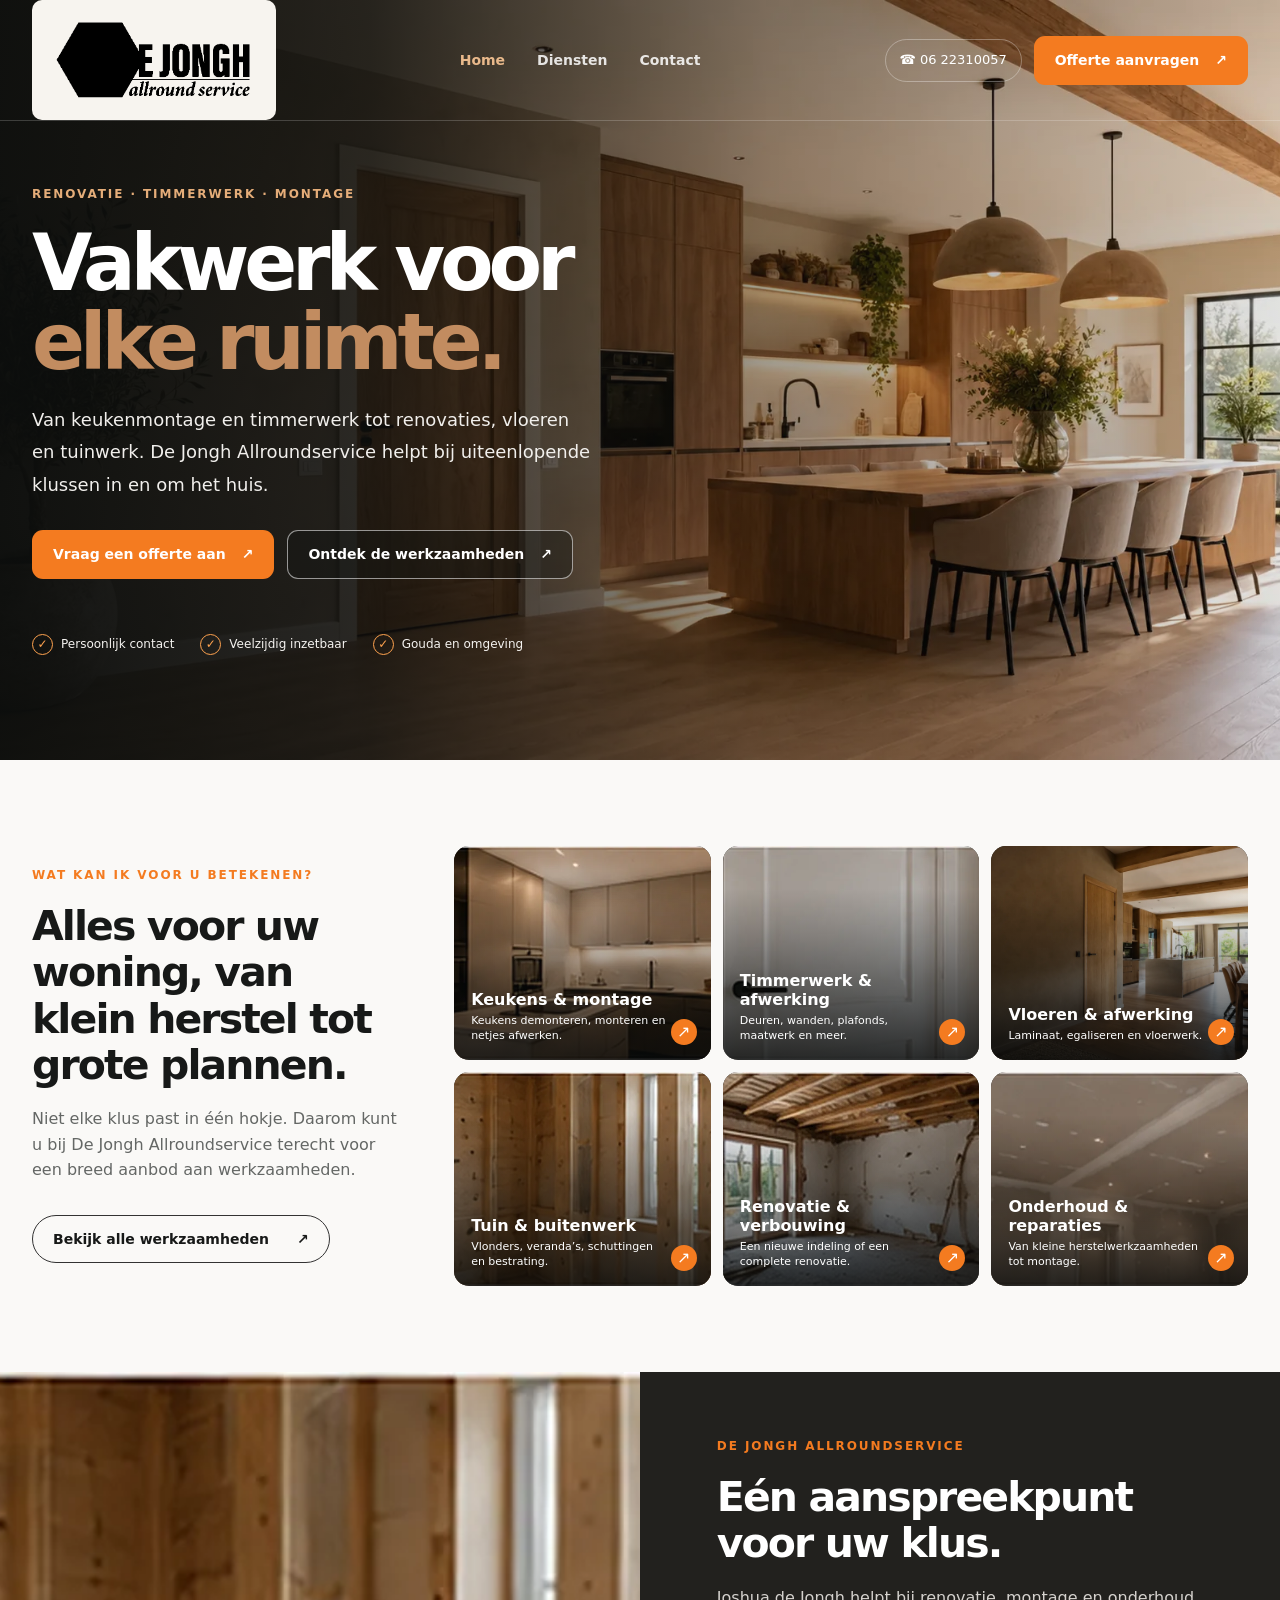
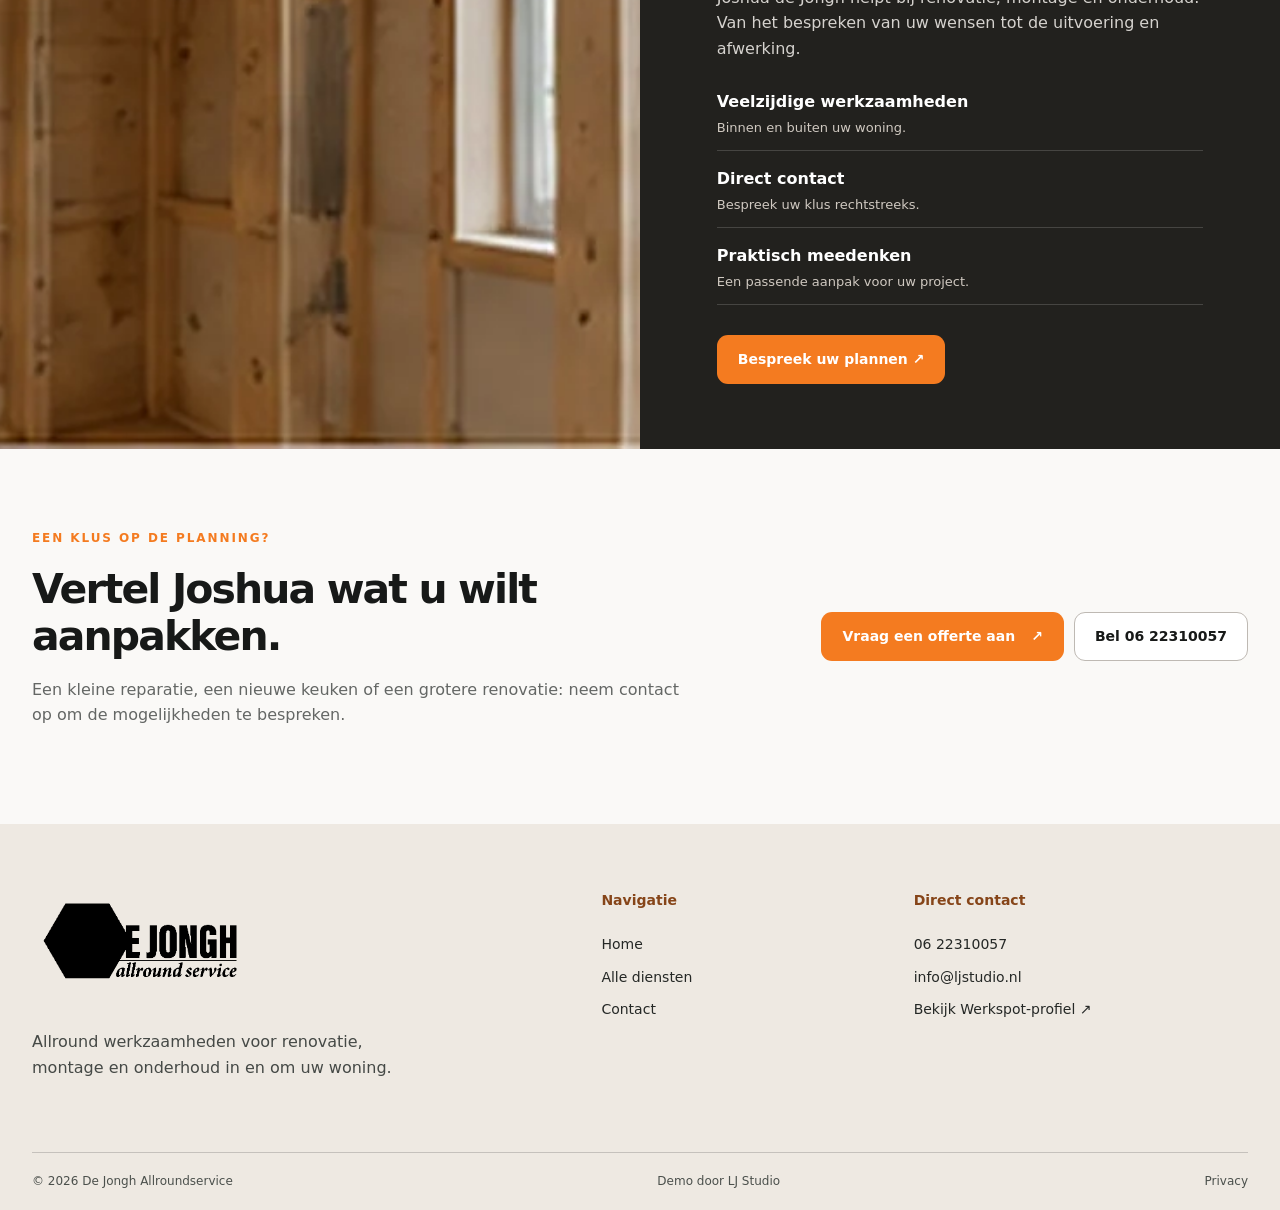
==== commit ca540be4: "Use exact transparent De Jongh logo across site" ====
--- a/index.html
+++ b/index.html
@@ -1,4 +1,4 @@
-<!doctype html><html lang="nl"><head><meta charset="utf-8"><meta name="viewport" content="width=device-width,initial-scale=1"><meta name="robots" content="noindex,nofollow"><meta name="theme-color" content="#171918"><title>De Jongh Allroundservice | Renovatie, timmerwerk en montage</title><meta name="description" content="Renovatie, keukenmontage, timmerwerk, vloeren, tuinwerk en reparaties in Gouda en omgeving. Neem contact op met De Jongh Allroundservice."><link rel="icon" href="favicon.svg" type="image/svg+xml"><link rel="stylesheet" href="assets/style.css"><script src="assets/script.js" defer></script></head><body data-page="home"><a class="skip-link" href="#main">Naar inhoud</a><header class="site-header"><div class="wrap header-row"><a href="index.html" class="brand" aria-label="De Jongh Allroundservice, homepage"><img class="brand-logo" src="assets/logo-de-jongh-wit.png" alt="De Jongh Allroundservice" width="480" height="240"></a><nav class="main-nav" aria-label="Hoofdnavigatie"><a href="index.html" data-page="home">Home</a><a href="diensten.html" data-page="diensten">Diensten</a><a href="contact.html" data-page="contact">Contact</a></nav><div class="header-right"><a class="phone" href="tel:+31622310057" aria-label="Bel Joshua op 06 22310057">☎ <span>06 22310057</span></a><a class="button button-copper header-offer" href="contact.html">Offerte aanvragen <span aria-hidden="true">↗</span></a><button type="button" class="menu-button" aria-label="Open menu" aria-expanded="false" aria-controls="mobile-menu"><span></span><span></span><span></span></button></div></div><nav id="mobile-menu" class="mobile-menu" aria-label="Mobiele navigatie" hidden><a href="index.html" data-page="home">Home</a><a href="diensten.html" data-page="diensten">Diensten</a><a href="contact.html" data-page="contact">Contact</a><a href="tel:+31622310057">Bel Joshua</a></nav></header><main id="main"><section class="hero"><img src="assets/hero-keuken.webp" class="hero-image" width="1536" height="1024" fetchpriority="high" alt="Foto een luxe keuken met houten kasten en warme verlichting"><div class="hero-overlay"></div><div class="wrap hero-inner"><div class="hero-copy"><span class="hero-kicker">RENOVATIE · TIMMERWERK · MONTAGE</span><h1>Vakwerk voor <span>elke ruimte.</span></h1><p>Van keukenmontage en timmerwerk tot renovaties, vloeren en tuinwerk. De Jongh Allroundservice helpt bij uiteenlopende klussen in en om het huis.</p><div class="hero-actions"><a class="button button-copper" href="contact.html">Vraag een offerte aan <span aria-hidden="true">↗</span></a><a class="button button-glass" href="diensten.html">Ontdek de werkzaamheden <span aria-hidden="true">↗</span></a></div><div class="hero-points"><span>Persoonlijk contact</span><span>Veelzijdig inzetbaar</span><span>Gouda en omgeving</span></div></div></div></section>
+<!doctype html><html lang="nl"><head><meta charset="utf-8"><meta name="viewport" content="width=device-width,initial-scale=1"><meta name="robots" content="noindex,nofollow"><meta name="theme-color" content="#171918"><title>De Jongh Allroundservice | Renovatie, timmerwerk en montage</title><meta name="description" content="Renovatie, keukenmontage, timmerwerk, vloeren, tuinwerk en reparaties in Gouda en omgeving. Neem contact op met De Jongh Allroundservice."><link rel="icon" href="favicon.svg" type="image/svg+xml"><link rel="stylesheet" href="assets/style.css"><script src="assets/script.js" defer></script></head><body data-page="home"><a class="skip-link" href="#main">Naar inhoud</a><header class="site-header"><div class="wrap header-row"><a href="index.html" class="brand" aria-label="De Jongh Allroundservice, homepage"><img class="brand-logo" src="assets/dejongh_transparent.png" alt="De Jongh Allroundservice" width="480" height="240"></a><nav class="main-nav" aria-label="Hoofdnavigatie"><a href="index.html" data-page="home">Home</a><a href="diensten.html" data-page="diensten">Diensten</a><a href="contact.html" data-page="contact">Contact</a></nav><div class="header-right"><a class="phone" href="tel:+31622310057" aria-label="Bel Joshua op 06 22310057">☎ <span>06 22310057</span></a><a class="button button-copper header-offer" href="contact.html">Offerte aanvragen <span aria-hidden="true">↗</span></a><button type="button" class="menu-button" aria-label="Open menu" aria-expanded="false" aria-controls="mobile-menu"><span></span><span></span><span></span></button></div></div><nav id="mobile-menu" class="mobile-menu" aria-label="Mobiele navigatie" hidden><a href="index.html" data-page="home">Home</a><a href="diensten.html" data-page="diensten">Diensten</a><a href="contact.html" data-page="contact">Contact</a><a href="tel:+31622310057">Bel Joshua</a></nav></header><main id="main"><section class="hero"><img src="assets/hero-keuken.webp" class="hero-image" width="1536" height="1024" fetchpriority="high" alt="Foto een luxe keuken met houten kasten en warme verlichting"><div class="hero-overlay"></div><div class="wrap hero-inner"><div class="hero-copy"><span class="hero-kicker">RENOVATIE · TIMMERWERK · MONTAGE</span><h1>Vakwerk voor <span>elke ruimte.</span></h1><p>Van keukenmontage en timmerwerk tot renovaties, vloeren en tuinwerk. De Jongh Allroundservice helpt bij uiteenlopende klussen in en om het huis.</p><div class="hero-actions"><a class="button button-copper" href="contact.html">Vraag een offerte aan <span aria-hidden="true">↗</span></a><a class="button button-glass" href="diensten.html">Ontdek de werkzaamheden <span aria-hidden="true">↗</span></a></div><div class="hero-points"><span>Persoonlijk contact</span><span>Veelzijdig inzetbaar</span><span>Gouda en omgeving</span></div></div></div></section>
 <section class="service-showcase wrap"><div class="showcase-intro"><span class="overline">WAT KAN IK VOOR U BETEKENEN?</span><h2>Alles voor uw woning, van klein herstel tot grote plannen.</h2><p>Niet elke klus past in één hokje. Daarom kunt u bij De Jongh Allroundservice terecht voor een breed aanbod aan werkzaamheden.</p><a class="outline-link" href="diensten.html">Bekijk alle werkzaamheden <span aria-hidden="true">↗</span></a></div><div class="tiles"><a class="service-tile" href="diensten.html#keukens"><img src="assets/keukens.webp" width="750" height="490" loading="lazy" alt="Foto Keukens &amp; montage"><span class="tile-content"><strong>Keukens & montage</strong><small>Keukens demonteren, monteren en netjes afwerken.</small></span><span class="tile-arrow" aria-hidden="true">↗</span></a><a class="service-tile" href="diensten.html#timmerwerk"><img src="assets/deuren.webp" width="750" height="490" loading="lazy" alt="Foto Timmerwerk &amp; afwerking"><span class="tile-content"><strong>Timmerwerk & afwerking</strong><small>Deuren, wanden, plafonds, maatwerk en meer.</small></span><span class="tile-arrow" aria-hidden="true">↗</span></a><a class="service-tile" href="diensten.html#vloeren"><img src="assets/woonruimte.webp" width="750" height="490" loading="lazy" alt="Foto Vloeren &amp; afwerking"><span class="tile-content"><strong>Vloeren & afwerking</strong><small>Laminaat, egaliseren en vloerwerk.</small></span><span class="tile-arrow" aria-hidden="true">↗</span></a><a class="service-tile" href="diensten.html#tuin"><img src="assets/timmerwerk.webp" width="750" height="490" loading="lazy" alt="Foto Tuin &amp; buitenwerk"><span class="tile-content"><strong>Tuin & buitenwerk</strong><small>Vlonders, veranda’s, schuttingen en bestrating.</small></span><span class="tile-arrow" aria-hidden="true">↗</span></a><a class="service-tile" href="diensten.html#renovatie"><img src="assets/renovatie.webp" width="750" height="490" loading="lazy" alt="Foto Renovatie &amp; verbouwing"><span class="tile-content"><strong>Renovatie & verbouwing</strong><small>Een nieuwe indeling of een complete renovatie.</small></span><span class="tile-arrow" aria-hidden="true">↗</span></a><a class="service-tile" href="diensten.html#onderhoud"><img src="assets/gipswerk.webp" width="750" height="490" loading="lazy" alt="Foto Onderhoud &amp; reparaties"><span class="tile-content"><strong>Onderhoud & reparaties</strong><small>Van kleine herstelwerkzaamheden tot montage.</small></span><span class="tile-arrow" aria-hidden="true">↗</span></a></div></section>
 <section class="craft"><div class="craft-image"><img src="assets/timmerwerk.webp" loading="lazy" width="900" height="620" alt="Foto timmerwerk met houten constructie"></div><div class="craft-text"><span class="overline">DE JONGH ALLROUNDSERVICE</span><h2>Eén aanspreekpunt voor uw klus.</h2><p>Joshua de Jongh helpt bij renovatie, montage en onderhoud. Van het bespreken van uw wensen tot de uitvoering en afwerking.</p><div class="craft-benefits"><div><strong>Veelzijdige werkzaamheden</strong><span>Binnen en buiten uw woning.</span></div><div><strong>Direct contact</strong><span>Bespreek uw klus rechtstreeks.</span></div><div><strong>Praktisch meedenken</strong><span>Een passende aanpak voor uw project.</span></div></div><a href="contact.html" class="button button-copper">Bespreek uw plannen ↗</a></div></section>
-<section class="closing wrap"><div><span class="overline">EEN KLUS OP DE PLANNING?</span><h2>Vertel Joshua wat u wilt aanpakken.</h2><p>Een kleine reparatie, een nieuwe keuken of een grotere renovatie: neem contact op om de mogelijkheden te bespreken.</p></div><div class="closing-buttons"><a class="button button-copper" href="contact.html">Vraag een offerte aan <span aria-hidden="true">↗</span></a><a class="button button-light" href="tel:+31622310057">Bel 06 22310057</a></div></section></main><footer class="footer"><div class="wrap footer-layout"><div><a class="brand footer-logo" href="index.html"><img class="brand-logo" src="assets/logo-de-jongh-wit.png" alt="De Jongh Allroundservice" width="480" height="240"></a><p>Allround werkzaamheden voor renovatie, montage en onderhoud in en om uw woning.</p></div><div><strong>Navigatie</strong><a href="index.html">Home</a><a href="diensten.html">Alle diensten</a><a href="contact.html">Contact</a></div><div><strong>Direct contact</strong><a href="tel:+31622310057">06 22310057</a><a href="mailto:info@ljstudio.nl">info@ljstudio.nl</a><a href="https://www.werkspot.nl/profiel/de-jongh-allroundservice" target="_blank" rel="noopener noreferrer">Bekijk Werkspot-profiel ↗</a></div></div><div class="wrap footer-bottom"><span>© <span id="year">2026</span> De Jongh Allroundservice</span><span>Demo door LJ Studio</span><a href="privacy.html">Privacy</a></div></footer></body></html>+<section class="closing wrap"><div><span class="overline">EEN KLUS OP DE PLANNING?</span><h2>Vertel Joshua wat u wilt aanpakken.</h2><p>Een kleine reparatie, een nieuwe keuken of een grotere renovatie: neem contact op om de mogelijkheden te bespreken.</p></div><div class="closing-buttons"><a class="button button-copper" href="contact.html">Vraag een offerte aan <span aria-hidden="true">↗</span></a><a class="button button-light" href="tel:+31622310057">Bel 06 22310057</a></div></section></main><footer class="footer"><div class="wrap footer-layout"><div><a class="brand footer-logo" href="index.html"><img class="brand-logo" src="assets/dejongh_transparent.png" alt="De Jongh Allroundservice" width="480" height="240"></a><p>Allround werkzaamheden voor renovatie, montage en onderhoud in en om uw woning.</p></div><div><strong>Navigatie</strong><a href="index.html">Home</a><a href="diensten.html">Alle diensten</a><a href="contact.html">Contact</a></div><div><strong>Direct contact</strong><a href="tel:+31622310057">06 22310057</a><a href="mailto:info@ljstudio.nl">info@ljstudio.nl</a><a href="https://www.werkspot.nl/profiel/de-jongh-allroundservice" target="_blank" rel="noopener noreferrer">Bekijk Werkspot-profiel ↗</a></div></div><div class="wrap footer-bottom"><span>© <span id="year">2026</span> De Jongh Allroundservice</span><span>Demo door LJ Studio</span><a href="privacy.html">Privacy</a></div></footer></body></html>
--- a/assets/style.css
+++ b/assets/style.css
@@ -1 +1,23 @@
-:root{--ink:#171918;--copper:#ad754b;--copper-light:#d4a276;--paper:#faf9f7;--cream:#eee9e2;--muted:#646765;--radius:15px}*{box-sizing:border-box}html{scroll-behavior:smooth}body{margin:0;font-family:Inter,ui-sans-serif,system-ui,-apple-system,'Segoe UI',Arial,sans-serif;background:var(--paper);color:var(--ink);line-height:1.6}img{max-width:100%;display:block}a{color:inherit;text-decoration:none}button,input,select,textarea{font:inherit}button{cursor:pointer}a:focus-visible,button:focus-visible,input:focus-visible,select:focus-visible,textarea:focus-visible{outline:3px solid #e9ae78;outline-offset:3px}.wrap{width:min(1340px,calc(100% - 64px));margin-inline:auto}.skip-link{position:absolute;top:-100px;left:20px;z-index:100;background:#fff;padding:10px}.skip-link:focus{top:12px}.site-header{position:absolute;z-index:20;top:0;left:0;right:0;color:#fff;border-bottom:1px solid #ffffff30}.header-row{min-height:96px;display:flex;align-items:center;gap:30px}.brand{display:inline-flex;align-items:center;gap:12px;white-space:nowrap;line-height:1}.brand-icon{width:43px;height:43px;color:var(--copper-light);flex:none}.brand strong{display:block;font-size:22px;letter-spacing:.045em}.brand small{display:block;font-size:10px;letter-spacing:.31em;margin-top:6px}.main-nav{display:flex;gap:32px;margin:auto}.main-nav a{font-size:14px;font-weight:600;opacity:.86}.main-nav a:hover,.main-nav a[aria-current=page]{color:#e9b98b;opacity:1}.header-right{display:flex;gap:12px;align-items:center}.phone{white-space:nowrap;border:1px solid #ffffff52;border-radius:40px;padding:10px 14px;font-size:13px}.button{display:inline-flex;justify-content:center;align-items:center;gap:16px;min-height:49px;padding:12px 20px;border-radius:11px;font-size:14px;font-weight:700;line-height:1.3;border:1px solid transparent;transition:transform .2s,background .2s,color .2s}.button:hover{transform:translateY(-2px)}.button-copper{background:var(--copper);color:#fff}.button-copper:hover{background:#965e38}.button-glass{border-color:#ffffff8c;background:#1516156b;color:white}.button-light{border-color:#beb9b3;background:#fff;color:#171918}.menu-button{display:none;background:transparent;border:1px solid #ffffff60;border-radius:9px;width:45px;height:44px;padding:10px}.menu-button span{display:block;height:2px;background:white;margin:5px 0}.mobile-menu{display:none}.hero{min-height:760px;position:relative;color:white;display:flex;align-items:center;overflow:hidden;background:#191918}.hero-image,.hero-overlay{position:absolute;inset:0;width:100%;height:100%;object-fit:cover}.hero-overlay{background:linear-gradient(90deg,rgba(12,14,13,.96) 0%,rgba(12,14,13,.84) 29%,rgba(12,14,13,.38) 60%,rgba(12,14,13,.1) 100%)}.hero-inner{position:relative;z-index:1;padding:165px 0 85px}.hero-copy{max-width:680px}.hero-kicker,.overline{font-size:12px;letter-spacing:.16em;font-weight:800;color:var(--copper);display:block}.hero-kicker{color:#e5ad79}.hero h1{font-size:clamp(48px,6.1vw,96px);letter-spacing:-.066em;line-height:1.01;margin:20px 0 22px;font-weight:830}.hero h1 span{color:#c28c60}.hero p{font-size:18px;max-width:565px;line-height:1.8;color:#f1efec}.hero-actions,.hero-points{display:flex;gap:13px;flex-wrap:wrap}.hero-actions{margin-top:29px}.hero-points{gap:26px;margin-top:55px;font-size:12px;color:#f5f3f0}.hero-points span:before{content:'✓';display:inline-grid;place-items:center;width:19px;height:19px;margin-right:8px;border:1px solid var(--copper-light);color:var(--copper-light);border-radius:50%}.service-showcase{display:grid;grid-template-columns:minmax(260px,.75fr) minmax(0,1.6fr);gap:50px;padding-block:86px}.showcase-intro{padding-top:20px}.showcase-intro h2,.craft h2,.closing h2,.details-heading h2,.contact-layout h2{font-size:clamp(30px,3.2vw,49px);line-height:1.13;letter-spacing:-.046em;margin:18px 0}.showcase-intro p,.craft p,.closing p,.inner-hero p{color:var(--muted);font-size:16px}.outline-link{display:inline-flex;gap:28px;align-items:center;border:1px solid #333;border-radius:35px;padding:12px 20px;font-weight:700;font-size:14px;margin-top:16px}.tiles{display:grid;grid-template-columns:repeat(3,minmax(0,1fr));gap:12px}.service-tile{min-height:214px;position:relative;overflow:hidden;border-radius:var(--radius);background:#282522;color:#fff;isolation:isolate}.service-tile:after{content:'';position:absolute;inset:0;background:linear-gradient(0deg,#090b0bcf,transparent 80%);z-index:-1}.service-tile img{position:absolute;inset:0;width:100%;height:100%;object-fit:cover;z-index:-2;transition:transform .3s}.service-tile:hover img{transform:scale(1.05)}.tile-content{position:absolute;bottom:16px;left:17px;right:45px}.tile-content strong{display:block;font-size:16px;line-height:1.2}.tile-content small{display:block;font-size:11px;line-height:1.35;margin-top:5px}.tile-arrow{position:absolute;bottom:15px;right:14px;border-radius:50%;background:var(--copper);width:26px;height:26px;text-align:center;line-height:26px}.craft{display:grid;grid-template-columns:1fr 1fr;background:#22211e;color:white;min-height:540px}.craft-image{min-height:430px}.craft-image img{width:100%;height:100%;object-fit:cover}.craft-text{max-width:690px;padding:65px clamp(32px,6vw,90px)}.craft h2{max-width:520px}.craft p{color:#d5d2ce}.craft-benefits{display:grid;gap:15px;margin:27px 0 30px}.craft-benefits div{border-bottom:1px solid #ffffff29;padding-bottom:10px}.craft-benefits strong{display:block}.craft-benefits span{font-size:13px;color:#d0c9c1}.closing{padding-block:80px;display:flex;justify-content:space-between;align-items:center;gap:30px}.closing>div:first-child{max-width:660px}.closing-buttons{display:flex;gap:10px;flex-wrap:wrap}.footer{background:#141716;color:#eee;padding-top:65px}.footer-layout{display:grid;grid-template-columns:2fr 1fr 1.3fr;gap:55px;padding-bottom:55px}.footer-layout>div{display:flex;flex-direction:column;align-items:flex-start;gap:10px}.footer-logo{margin-bottom:10px}.footer-layout p{color:#b9b9b5;max-width:380px}.footer-layout a:not(.brand),.footer-layout strong{font-size:14px}.footer-layout>div>strong{color:#d4a276;margin-bottom:12px}.footer-bottom{border-top:1px solid #ffffff24;padding-block:19px;display:flex;gap:18px;justify-content:space-between;flex-wrap:wrap;color:#b9b9b5;font-size:12px}.inner-hero{background:#22211f;color:#fff;padding:145px 0 60px}.inner-hero-layout{display:grid;grid-template-columns:1fr 1fr;align-items:center;gap:60px}.inner-hero-layout h1{font-size:clamp(40px,5vw,76px);letter-spacing:-.055em;line-height:1.08;margin:17px 0}.inner-hero-layout p{color:#dedbd6;max-width:550px}.inner-hero-layout img{width:100%;height:350px;object-fit:cover;border-radius:18px}.details{padding-block:65px}.details-heading{margin-bottom:32px}.details-heading h2{margin-bottom:5px}.details-heading p{color:var(--muted)}.detail-category{display:grid;grid-template-columns:310px 1fr;gap:36px;border-top:1px solid #dedbd6;padding:28px 0;scroll-margin-top:20px}.category-image img{width:100%;height:210px;object-fit:cover;border-radius:12px}.category-content h2{font-size:27px;letter-spacing:-.03em;margin:0 0 14px}.category-content ul{display:grid;grid-template-columns:repeat(2,minmax(0,1fr));gap:6px 20px;list-style:none;padding:0;margin:0 0 16px}.category-content li{font-size:14px;position:relative;padding-left:18px}.category-content li:before{content:'•';position:absolute;left:0;color:var(--copper);font-weight:900}.category-link{color:#915d37;font-weight:750;font-size:14px}.compact{border-top:1px solid #ddd;padding-top:40px}.contact-fast{display:flex;gap:10px;flex-wrap:wrap;margin-top:22px}.contact-layout{display:grid;grid-template-columns:.85fr 1.15fr;gap:70px;padding-block:85px}.contact-block{display:flex;flex-direction:column;padding:20px 0;border-bottom:1px solid #ddd;gap:5px}.contact-block small{font-size:11px;color:var(--copper);letter-spacing:.1em;font-weight:800}.contact-block strong{font-size:23px;overflow-wrap:anywhere}.contact-block span{font-size:13px;color:var(--muted)}.form-panel{background:#fff;border:1px solid #e6e3df;border-radius:20px;padding:36px;box-shadow:0 15px 50px #0000000a}.form-panel h2{margin-bottom:7px}.form-panel>p{color:var(--muted);margin-top:0}.form-panel form{display:grid;gap:15px;margin-top:24px}.field-row{display:grid;grid-template-columns:1fr 1fr;gap:14px}.form-panel label{display:grid;gap:6px;font-size:13px;font-weight:750}.form-panel input,.form-panel textarea,.form-panel select{width:100%;padding:12px 13px;border:1px solid #d8d4cf;border-radius:9px;background:#fff;color:var(--ink);min-height:46px}.form-panel textarea{resize:vertical}.form-note{font-size:12px;color:#676966}.form-note a{text-decoration:underline}.form-panel button{justify-self:start}.legal{max-width:850px;padding-top:165px;padding-bottom:110px;min-height:70vh}.legal h1{font-size:clamp(35px,5vw,64px);letter-spacing:-.04em}.legal p{color:#505553}.legal a:not(.button){text-decoration:underline}body[data-page=privacy] .site-header,body[data-page=404] .site-header{background:#171918}@media(max-width:1100px){.header-row{gap:16px}.main-nav{gap:17px}.phone span{display:none}.service-showcase{grid-template-columns:1fr}.showcase-intro{max-width:750px}.tiles{grid-template-columns:repeat(3,1fr)}.contact-layout{gap:32px}}@media(max-width:780px){.wrap{width:min(100% - 34px,650px)}.header-row{min-height:78px}.brand strong{font-size:18px}.brand small{font-size:8px}.brand-icon{width:34px;height:34px}.main-nav,.header-offer,.phone{display:none}.header-right{margin-left:auto}.menu-button{display:block}.mobile-menu:not([hidden]){display:flex;flex-direction:column;gap:0;background:#1c1d1c;border-top:1px solid #ffffff26;padding:10px 18px 20px}.mobile-menu a{padding:13px 8px;border-bottom:1px solid #ffffff20;font-size:16px}.hero{min-height:690px}.hero-overlay{background:linear-gradient(90deg,#111310e8,#1113109c),linear-gradient(0deg,#111310a8,transparent)}.hero-inner{padding:155px 0 60px}.hero h1{font-size:clamp(48px,11vw,78px)}.hero p{font-size:16px}.hero-points{gap:12px;margin-top:30px}.service-showcase{padding-block:60px;gap:30px}.tiles{grid-template-columns:repeat(2,minmax(0,1fr))}.craft{grid-template-columns:1fr}.craft-image{min-height:260px;max-height:370px}.craft-text{padding:44px 25px}.closing{align-items:flex-start;flex-direction:column;padding-block:55px}.footer-layout{grid-template-columns:1fr 1fr;gap:32px}.footer-layout>div:first-child{grid-column:1/-1}.inner-hero{padding:130px 0 50px}.inner-hero-layout{grid-template-columns:1fr;gap:30px}.inner-hero-layout img{height:260px}.detail-category{grid-template-columns:1fr;gap:15px}.category-image img{height:220px}.contact-layout{grid-template-columns:1fr;padding-block:55px}.form-panel{padding:25px}}@media(max-width:430px){.wrap{width:calc(100% - 30px)}.hero h1{font-size:49px}.hero-actions .button{width:100%}.hero-points{display:grid;gap:9px}.tiles{gap:10px}.service-tile{min-height:190px}.tile-content{left:11px;right:10px;bottom:37px}.tile-content strong{font-size:14px}.tile-content small{font-size:10px}.tile-arrow{right:10px;bottom:8px}.category-content ul{grid-template-columns:1fr}.field-row{grid-template-columns:1fr}.footer-layout{grid-template-columns:1fr}.footer-layout>div:first-child{grid-column:auto}.form-panel{padding:20px}.inner-hero-layout h1{font-size:42px}}@media(prefers-reduced-motion:reduce){html{scroll-behavior:auto}*,*:before,*:after{transition:none!important}}
+:root{--ink:#171918;--copper:#f47b20;--copper-light:#ffa34f;--paper:#faf9f7;--cream:#eee9e2;--muted:#646765;--radius:15px}*{box-sizing:border-box}html{scroll-behavior:smooth}body{margin:0;font-family:Inter,ui-sans-serif,system-ui,-apple-system,'Segoe UI',Arial,sans-serif;background:var(--paper);color:var(--ink);line-height:1.6}img{max-width:100%;display:block}a{color:inherit;text-decoration:none}button,input,select,textarea{font:inherit}button{cursor:pointer}a:focus-visible,button:focus-visible,input:focus-visible,select:focus-visible,textarea:focus-visible{outline:3px solid #e9ae78;outline-offset:3px}.wrap{width:min(1340px,calc(100% - 64px));margin-inline:auto}.skip-link{position:absolute;top:-100px;left:20px;z-index:100;background:#fff;padding:10px}.skip-link:focus{top:12px}.site-header{position:absolute;z-index:20;top:0;left:0;right:0;color:#fff;border-bottom:1px solid #ffffff30}.header-row{min-height:96px;display:flex;align-items:center;gap:30px}.brand{display:inline-flex;align-items:center;gap:12px;white-space:nowrap;line-height:1}.brand-icon{width:43px;height:43px;color:var(--copper-light);flex:none}.brand strong{display:block;font-size:22px;letter-spacing:.045em}.brand small{display:block;font-size:10px;letter-spacing:.31em;margin-top:6px}.main-nav{display:flex;gap:32px;margin:auto}.main-nav a{font-size:14px;font-weight:600;opacity:.86}.main-nav a:hover,.main-nav a[aria-current=page]{color:#e9b98b;opacity:1}.header-right{display:flex;gap:12px;align-items:center}.phone{white-space:nowrap;border:1px solid #ffffff52;border-radius:40px;padding:10px 14px;font-size:13px}.button{display:inline-flex;justify-content:center;align-items:center;gap:16px;min-height:49px;padding:12px 20px;border-radius:11px;font-size:14px;font-weight:700;line-height:1.3;border:1px solid transparent;transition:transform .2s,background .2s,color .2s}.button:hover{transform:translateY(-2px)}.button-copper{background:var(--copper);color:#fff}.button-copper:hover{background:#965e38}.button-glass{border-color:#ffffff8c;background:#1516156b;color:white}.button-light{border-color:#beb9b3;background:#fff;color:#171918}.menu-button{display:none;background:transparent;border:1px solid #ffffff60;border-radius:9px;width:45px;height:44px;padding:10px}.menu-button span{display:block;height:2px;background:white;margin:5px 0}.mobile-menu{display:none}.hero{min-height:760px;position:relative;color:white;display:flex;align-items:center;overflow:hidden;background:#191918}.hero-image,.hero-overlay{position:absolute;inset:0;width:100%;height:100%;object-fit:cover}.hero-overlay{background:linear-gradient(90deg,rgba(12,14,13,.96) 0%,rgba(12,14,13,.84) 29%,rgba(12,14,13,.38) 60%,rgba(12,14,13,.1) 100%)}.hero-inner{position:relative;z-index:1;padding:165px 0 85px}.hero-copy{max-width:680px}.hero-kicker,.overline{font-size:12px;letter-spacing:.16em;font-weight:800;color:var(--copper);display:block}.hero-kicker{color:#e5ad79}.hero h1{font-size:clamp(48px,6.1vw,96px);letter-spacing:-.066em;line-height:1.01;margin:20px 0 22px;font-weight:830}.hero h1 span{color:#c28c60}.hero p{font-size:18px;max-width:565px;line-height:1.8;color:#f1efec}.hero-actions,.hero-points{display:flex;gap:13px;flex-wrap:wrap}.hero-actions{margin-top:29px}.hero-points{gap:26px;margin-top:55px;font-size:12px;color:#f5f3f0}.hero-points span:before{content:'✓';display:inline-grid;place-items:center;width:19px;height:19px;margin-right:8px;border:1px solid var(--copper-light);color:var(--copper-light);border-radius:50%}.service-showcase{display:grid;grid-template-columns:minmax(260px,.75fr) minmax(0,1.6fr);gap:50px;padding-block:86px}.showcase-intro{padding-top:20px}.showcase-intro h2,.craft h2,.closing h2,.details-heading h2,.contact-layout h2{font-size:clamp(30px,3.2vw,49px);line-height:1.13;letter-spacing:-.046em;margin:18px 0}.showcase-intro p,.craft p,.closing p,.inner-hero p{color:var(--muted);font-size:16px}.outline-link{display:inline-flex;gap:28px;align-items:center;border:1px solid #333;border-radius:35px;padding:12px 20px;font-weight:700;font-size:14px;margin-top:16px}.tiles{display:grid;grid-template-columns:repeat(3,minmax(0,1fr));gap:12px}.service-tile{min-height:214px;position:relative;overflow:hidden;border-radius:var(--radius);background:#282522;color:#fff;isolation:isolate}.service-tile:after{content:'';position:absolute;inset:0;background:linear-gradient(0deg,#090b0bcf,transparent 80%);z-index:-1}.service-tile img{position:absolute;inset:0;width:100%;height:100%;object-fit:cover;z-index:-2;transition:transform .3s}.service-tile:hover img{transform:scale(1.05)}.tile-content{position:absolute;bottom:16px;left:17px;right:45px}.tile-content strong{display:block;font-size:16px;line-height:1.2}.tile-content small{display:block;font-size:11px;line-height:1.35;margin-top:5px}.tile-arrow{position:absolute;bottom:15px;right:14px;border-radius:50%;background:var(--copper);width:26px;height:26px;text-align:center;line-height:26px}.craft{display:grid;grid-template-columns:1fr 1fr;background:#22211e;color:white;min-height:540px}.craft-image{min-height:430px}.craft-image img{width:100%;height:100%;object-fit:cover}.craft-text{max-width:690px;padding:65px clamp(32px,6vw,90px)}.craft h2{max-width:520px}.craft p{color:#d5d2ce}.craft-benefits{display:grid;gap:15px;margin:27px 0 30px}.craft-benefits div{border-bottom:1px solid #ffffff29;padding-bottom:10px}.craft-benefits strong{display:block}.craft-benefits span{font-size:13px;color:#d0c9c1}.closing{padding-block:80px;display:flex;justify-content:space-between;align-items:center;gap:30px}.closing>div:first-child{max-width:660px}.closing-buttons{display:flex;gap:10px;flex-wrap:wrap}.footer{background:#141716;color:#eee;padding-top:65px}.footer-layout{display:grid;grid-template-columns:2fr 1fr 1.3fr;gap:55px;padding-bottom:55px}.footer-layout>div{display:flex;flex-direction:column;align-items:flex-start;gap:10px}.footer-logo{margin-bottom:10px}.footer-layout p{color:#b9b9b5;max-width:380px}.footer-layout a:not(.brand),.footer-layout strong{font-size:14px}.footer-layout>div>strong{color:#d4a276;margin-bottom:12px}.footer-bottom{border-top:1px solid #ffffff24;padding-block:19px;display:flex;gap:18px;justify-content:space-between;flex-wrap:wrap;color:#b9b9b5;font-size:12px}.inner-hero{background:#22211f;color:#fff;padding:145px 0 60px}.inner-hero-layout{display:grid;grid-template-columns:1fr 1fr;align-items:center;gap:60px}.inner-hero-layout h1{font-size:clamp(40px,5vw,76px);letter-spacing:-.055em;line-height:1.08;margin:17px 0}.inner-hero-layout p{color:#dedbd6;max-width:550px}.inner-hero-layout img{width:100%;height:350px;object-fit:cover;border-radius:18px}.details{padding-block:65px}.details-heading{margin-bottom:32px}.details-heading h2{margin-bottom:5px}.details-heading p{color:var(--muted)}.detail-category{display:grid;grid-template-columns:310px 1fr;gap:36px;border-top:1px solid #dedbd6;padding:28px 0;scroll-margin-top:20px}.category-image img{width:100%;height:210px;object-fit:cover;border-radius:12px}.category-content h2{font-size:27px;letter-spacing:-.03em;margin:0 0 14px}.category-content ul{display:grid;grid-template-columns:repeat(2,minmax(0,1fr));gap:6px 20px;list-style:none;padding:0;margin:0 0 16px}.category-content li{font-size:14px;position:relative;padding-left:18px}.category-content li:before{content:'•';position:absolute;left:0;color:var(--copper);font-weight:900}.category-link{color:#915d37;font-weight:750;font-size:14px}.compact{border-top:1px solid #ddd;padding-top:40px}.contact-fast{display:flex;gap:10px;flex-wrap:wrap;margin-top:22px}.contact-layout{display:grid;grid-template-columns:.85fr 1.15fr;gap:70px;padding-block:85px}.contact-block{display:flex;flex-direction:column;padding:20px 0;border-bottom:1px solid #ddd;gap:5px}.contact-block small{font-size:11px;color:var(--copper);letter-spacing:.1em;font-weight:800}.contact-block strong{font-size:23px;overflow-wrap:anywhere}.contact-block span{font-size:13px;color:var(--muted)}.form-panel{background:#fff;border:1px solid #e6e3df;border-radius:20px;padding:36px;box-shadow:0 15px 50px #0000000a}.form-panel h2{margin-bottom:7px}.form-panel>p{color:var(--muted);margin-top:0}.form-panel form{display:grid;gap:15px;margin-top:24px}.field-row{display:grid;grid-template-columns:1fr 1fr;gap:14px}.form-panel label{display:grid;gap:6px;font-size:13px;font-weight:750}.form-panel input,.form-panel textarea,.form-panel select{width:100%;padding:12px 13px;border:1px solid #d8d4cf;border-radius:9px;background:#fff;color:var(--ink);min-height:46px}.form-panel textarea{resize:vertical}.form-note{font-size:12px;color:#676966}.form-note a{text-decoration:underline}.form-panel button{justify-self:start}.legal{max-width:850px;padding-top:165px;padding-bottom:110px;min-height:70vh}.legal h1{font-size:clamp(35px,5vw,64px);letter-spacing:-.04em}.legal p{color:#505553}.legal a:not(.button){text-decoration:underline}body[data-page=privacy] .site-header,body[data-page=404] .site-header{background:#171918}@media(max-width:1100px){.header-row{gap:16px}.main-nav{gap:17px}.phone span{display:none}.service-showcase{grid-template-columns:1fr}.showcase-intro{max-width:750px}.tiles{grid-template-columns:repeat(3,1fr)}.contact-layout{gap:32px}}@media(max-width:780px){.wrap{width:min(100% - 34px,650px)}.header-row{min-height:78px}.brand strong{font-size:18px}.brand small{font-size:8px}.brand-icon{width:34px;height:34px}.main-nav,.header-offer,.phone{display:none}.header-right{margin-left:auto}.menu-button{display:block}.mobile-menu:not([hidden]){display:flex;flex-direction:column;gap:0;background:#1c1d1c;border-top:1px solid #ffffff26;padding:10px 18px 20px}.mobile-menu a{padding:13px 8px;border-bottom:1px solid #ffffff20;font-size:16px}.hero{min-height:690px}.hero-overlay{background:linear-gradient(90deg,#111310e8,#1113109c),linear-gradient(0deg,#111310a8,transparent)}.hero-inner{padding:155px 0 60px}.hero h1{font-size:clamp(48px,11vw,78px)}.hero p{font-size:16px}.hero-points{gap:12px;margin-top:30px}.service-showcase{padding-block:60px;gap:30px}.tiles{grid-template-columns:repeat(2,minmax(0,1fr))}.craft{grid-template-columns:1fr}.craft-image{min-height:260px;max-height:370px}.craft-text{padding:44px 25px}.closing{align-items:flex-start;flex-direction:column;padding-block:55px}.footer-layout{grid-template-columns:1fr 1fr;gap:32px}.footer-layout>div:first-child{grid-column:1/-1}.inner-hero{padding:130px 0 50px}.inner-hero-layout{grid-template-columns:1fr;gap:30px}.inner-hero-layout img{height:260px}.detail-category{grid-template-columns:1fr;gap:15px}.category-image img{height:220px}.contact-layout{grid-template-columns:1fr;padding-block:55px}.form-panel{padding:25px}}@media(max-width:430px){.wrap{width:calc(100% - 30px)}.hero h1{font-size:49px}.hero-actions .button{width:100%}.hero-points{display:grid;gap:9px}.tiles{gap:10px}.service-tile{min-height:190px}.tile-content{left:11px;right:10px;bottom:37px}.tile-content strong{font-size:14px}.tile-content small{font-size:10px}.tile-arrow{right:10px;bottom:8px}.category-content ul{grid-template-columns:1fr}.field-row{grid-template-columns:1fr}.footer-layout{grid-template-columns:1fr}.footer-layout>div:first-child{grid-column:auto}.form-panel{padding:20px}.inner-hero-layout h1{font-size:42px}}@media(prefers-reduced-motion:reduce){html{scroll-behavior:auto}*,*:before,*:after{transition:none!important}}
+
+/* Huisstijl De Jongh: officiële logo en oranje accenten */
+.brand-logo{width:clamp(155px,17vw,220px);height:auto;max-height:65px;object-fit:contain;object-position:left center}
+.brand{display:inline-flex;align-items:center;flex-shrink:0}
+@media(max-width:780px){.brand-logo{width:160px;max-height:55px}}
+@media(max-width:350px){.brand-logo{width:135px}}
+
+/* Origineel De Jongh logo: transparant en scherp op alle schermen */
+.brand-logo{width:clamp(165px,17vw,232px);height:auto;max-height:none;object-fit:contain;object-position:left center}
+@media(max-width:780px){.brand-logo{width:175px}}
+@media(max-width:360px){.brand-logo{width:145px}}
+
+/* De Jongh logo: zwarte hamer en zwarte letters, met leesbaar contrast. */
+.brand-logo{filter:brightness(0);}
+.site-header .brand{background:#f7f4ef;border-radius:10px;padding:8px 13px;}
+.footer{background:#eee9e2;color:#171918;}
+.footer-layout p{color:#454946;}
+.footer-layout>div>strong{color:#864519;}
+.footer-layout a:not(.brand){color:#252826;}
+.footer-layout a:not(.brand):hover{color:#a94d10;}
+.footer-bottom{border-top:1px solid #17191830;color:#4b504c;}
+.footer .footer-logo{background:transparent;}
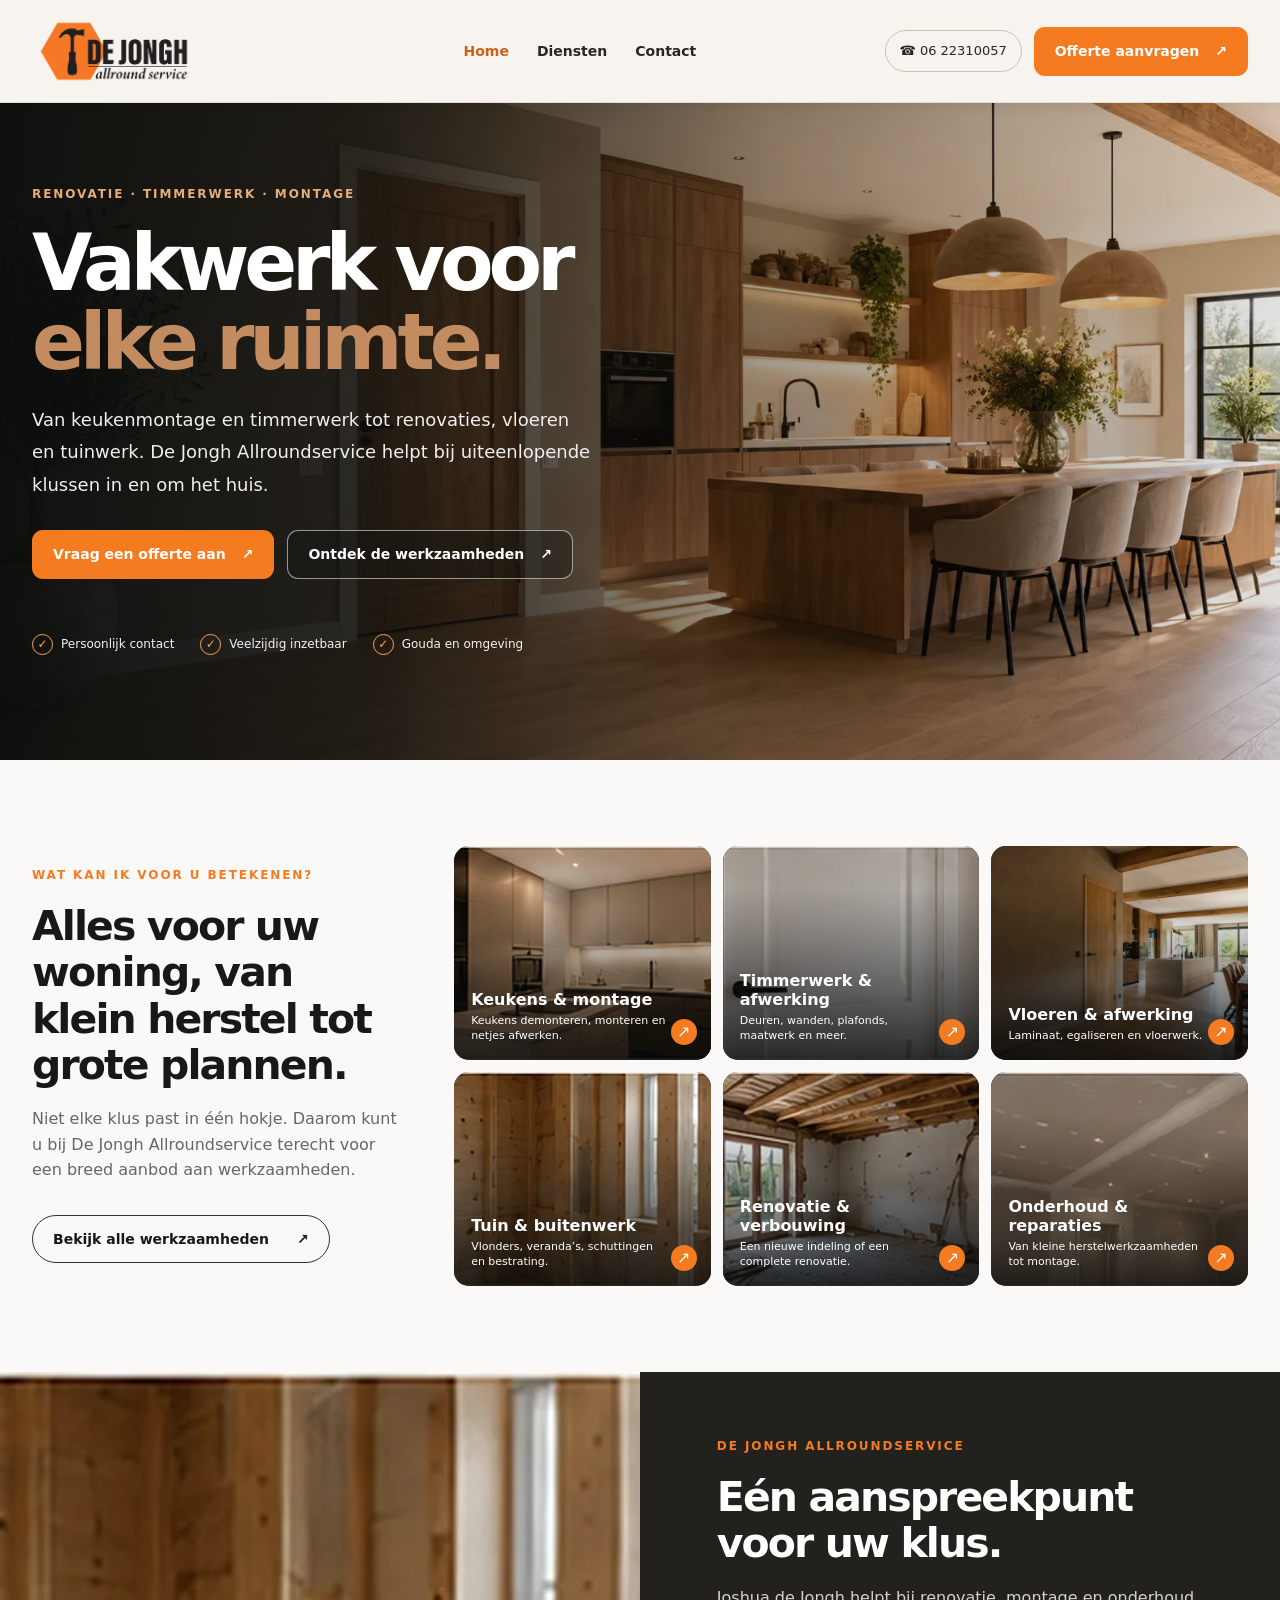
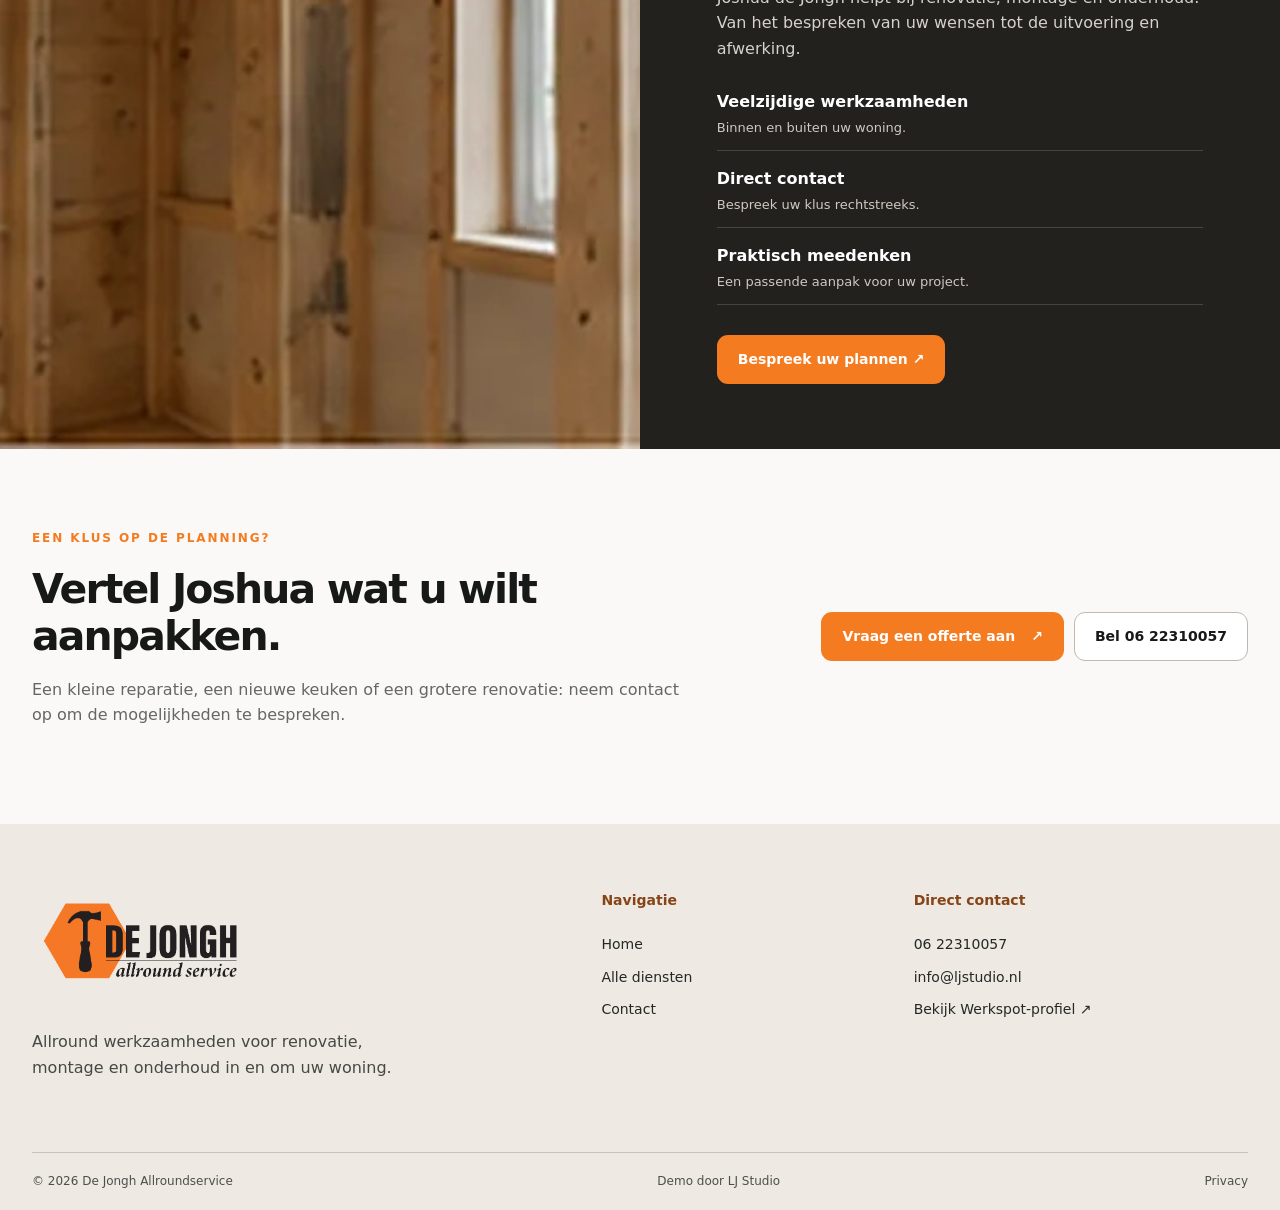
==== commit 8e1b4434: "Refresh navigation stylesheet on all pages" ====
--- a/index.html
+++ b/index.html
@@ -1,4 +1,4 @@
-<!doctype html><html lang="nl"><head><meta charset="utf-8"><meta name="viewport" content="width=device-width,initial-scale=1"><meta name="robots" content="noindex,nofollow"><meta name="theme-color" content="#171918"><title>De Jongh Allroundservice | Renovatie, timmerwerk en montage</title><meta name="description" content="Renovatie, keukenmontage, timmerwerk, vloeren, tuinwerk en reparaties in Gouda en omgeving. Neem contact op met De Jongh Allroundservice."><link rel="icon" href="favicon.svg" type="image/svg+xml"><link rel="stylesheet" href="assets/style.css"><script src="assets/script.js" defer></script></head><body data-page="home"><a class="skip-link" href="#main">Naar inhoud</a><header class="site-header"><div class="wrap header-row"><a href="index.html" class="brand" aria-label="De Jongh Allroundservice, homepage"><img class="brand-logo" src="assets/dejongh_transparent.png" alt="De Jongh Allroundservice" width="480" height="240"></a><nav class="main-nav" aria-label="Hoofdnavigatie"><a href="index.html" data-page="home">Home</a><a href="diensten.html" data-page="diensten">Diensten</a><a href="contact.html" data-page="contact">Contact</a></nav><div class="header-right"><a class="phone" href="tel:+31622310057" aria-label="Bel Joshua op 06 22310057">☎ <span>06 22310057</span></a><a class="button button-copper header-offer" href="contact.html">Offerte aanvragen <span aria-hidden="true">↗</span></a><button type="button" class="menu-button" aria-label="Open menu" aria-expanded="false" aria-controls="mobile-menu"><span></span><span></span><span></span></button></div></div><nav id="mobile-menu" class="mobile-menu" aria-label="Mobiele navigatie" hidden><a href="index.html" data-page="home">Home</a><a href="diensten.html" data-page="diensten">Diensten</a><a href="contact.html" data-page="contact">Contact</a><a href="tel:+31622310057">Bel Joshua</a></nav></header><main id="main"><section class="hero"><img src="assets/hero-keuken.webp" class="hero-image" width="1536" height="1024" fetchpriority="high" alt="Foto een luxe keuken met houten kasten en warme verlichting"><div class="hero-overlay"></div><div class="wrap hero-inner"><div class="hero-copy"><span class="hero-kicker">RENOVATIE · TIMMERWERK · MONTAGE</span><h1>Vakwerk voor <span>elke ruimte.</span></h1><p>Van keukenmontage en timmerwerk tot renovaties, vloeren en tuinwerk. De Jongh Allroundservice helpt bij uiteenlopende klussen in en om het huis.</p><div class="hero-actions"><a class="button button-copper" href="contact.html">Vraag een offerte aan <span aria-hidden="true">↗</span></a><a class="button button-glass" href="diensten.html">Ontdek de werkzaamheden <span aria-hidden="true">↗</span></a></div><div class="hero-points"><span>Persoonlijk contact</span><span>Veelzijdig inzetbaar</span><span>Gouda en omgeving</span></div></div></div></section>
+<!doctype html><html lang="nl"><head><meta charset="utf-8"><meta name="viewport" content="width=device-width,initial-scale=1"><meta name="robots" content="noindex,nofollow"><meta name="theme-color" content="#171918"><title>De Jongh Allroundservice | Renovatie, timmerwerk en montage</title><meta name="description" content="Renovatie, keukenmontage, timmerwerk, vloeren, tuinwerk en reparaties in Gouda en omgeving. Neem contact op met De Jongh Allroundservice."><link rel="icon" href="favicon.svg" type="image/svg+xml"><link rel="stylesheet" href="assets/style.css?v=20261014-nav3"><script src="assets/script.js" defer></script></head><body data-page="home"><a class="skip-link" href="#main">Naar inhoud</a><header class="site-header"><div class="wrap header-row"><a href="index.html" class="brand" aria-label="De Jongh Allroundservice, homepage"><img class="brand-logo" src="assets/dejongh_transparent.png" alt="De Jongh Allroundservice" width="480" height="240"></a><nav class="main-nav" aria-label="Hoofdnavigatie"><a href="index.html" data-page="home">Home</a><a href="diensten.html" data-page="diensten">Diensten</a><a href="contact.html" data-page="contact">Contact</a></nav><div class="header-right"><a class="phone" href="tel:+31622310057" aria-label="Bel Joshua op 06 22310057">☎ <span>06 22310057</span></a><a class="button button-copper header-offer" href="contact.html">Offerte aanvragen <span aria-hidden="true">↗</span></a><button type="button" class="menu-button" aria-label="Open menu" aria-expanded="false" aria-controls="mobile-menu"><span></span><span></span><span></span></button></div></div><nav id="mobile-menu" class="mobile-menu" aria-label="Mobiele navigatie" hidden><a href="index.html" data-page="home">Home</a><a href="diensten.html" data-page="diensten">Diensten</a><a href="contact.html" data-page="contact">Contact</a><a href="tel:+31622310057">Bel Joshua</a></nav></header><main id="main"><section class="hero"><img src="assets/hero-keuken.webp" class="hero-image" width="1536" height="1024" fetchpriority="high" alt="Foto een luxe keuken met houten kasten en warme verlichting"><div class="hero-overlay"></div><div class="wrap hero-inner"><div class="hero-copy"><span class="hero-kicker">RENOVATIE · TIMMERWERK · MONTAGE</span><h1>Vakwerk voor <span>elke ruimte.</span></h1><p>Van keukenmontage en timmerwerk tot renovaties, vloeren en tuinwerk. De Jongh Allroundservice helpt bij uiteenlopende klussen in en om het huis.</p><div class="hero-actions"><a class="button button-copper" href="contact.html">Vraag een offerte aan <span aria-hidden="true">↗</span></a><a class="button button-glass" href="diensten.html">Ontdek de werkzaamheden <span aria-hidden="true">↗</span></a></div><div class="hero-points"><span>Persoonlijk contact</span><span>Veelzijdig inzetbaar</span><span>Gouda en omgeving</span></div></div></div></section>
 <section class="service-showcase wrap"><div class="showcase-intro"><span class="overline">WAT KAN IK VOOR U BETEKENEN?</span><h2>Alles voor uw woning, van klein herstel tot grote plannen.</h2><p>Niet elke klus past in één hokje. Daarom kunt u bij De Jongh Allroundservice terecht voor een breed aanbod aan werkzaamheden.</p><a class="outline-link" href="diensten.html">Bekijk alle werkzaamheden <span aria-hidden="true">↗</span></a></div><div class="tiles"><a class="service-tile" href="diensten.html#keukens"><img src="assets/keukens.webp" width="750" height="490" loading="lazy" alt="Foto Keukens &amp; montage"><span class="tile-content"><strong>Keukens & montage</strong><small>Keukens demonteren, monteren en netjes afwerken.</small></span><span class="tile-arrow" aria-hidden="true">↗</span></a><a class="service-tile" href="diensten.html#timmerwerk"><img src="assets/deuren.webp" width="750" height="490" loading="lazy" alt="Foto Timmerwerk &amp; afwerking"><span class="tile-content"><strong>Timmerwerk & afwerking</strong><small>Deuren, wanden, plafonds, maatwerk en meer.</small></span><span class="tile-arrow" aria-hidden="true">↗</span></a><a class="service-tile" href="diensten.html#vloeren"><img src="assets/woonruimte.webp" width="750" height="490" loading="lazy" alt="Foto Vloeren &amp; afwerking"><span class="tile-content"><strong>Vloeren & afwerking</strong><small>Laminaat, egaliseren en vloerwerk.</small></span><span class="tile-arrow" aria-hidden="true">↗</span></a><a class="service-tile" href="diensten.html#tuin"><img src="assets/timmerwerk.webp" width="750" height="490" loading="lazy" alt="Foto Tuin &amp; buitenwerk"><span class="tile-content"><strong>Tuin & buitenwerk</strong><small>Vlonders, veranda’s, schuttingen en bestrating.</small></span><span class="tile-arrow" aria-hidden="true">↗</span></a><a class="service-tile" href="diensten.html#renovatie"><img src="assets/renovatie.webp" width="750" height="490" loading="lazy" alt="Foto Renovatie &amp; verbouwing"><span class="tile-content"><strong>Renovatie & verbouwing</strong><small>Een nieuwe indeling of een complete renovatie.</small></span><span class="tile-arrow" aria-hidden="true">↗</span></a><a class="service-tile" href="diensten.html#onderhoud"><img src="assets/gipswerk.webp" width="750" height="490" loading="lazy" alt="Foto Onderhoud &amp; reparaties"><span class="tile-content"><strong>Onderhoud & reparaties</strong><small>Van kleine herstelwerkzaamheden tot montage.</small></span><span class="tile-arrow" aria-hidden="true">↗</span></a></div></section>
 <section class="craft"><div class="craft-image"><img src="assets/timmerwerk.webp" loading="lazy" width="900" height="620" alt="Foto timmerwerk met houten constructie"></div><div class="craft-text"><span class="overline">DE JONGH ALLROUNDSERVICE</span><h2>Eén aanspreekpunt voor uw klus.</h2><p>Joshua de Jongh helpt bij renovatie, montage en onderhoud. Van het bespreken van uw wensen tot de uitvoering en afwerking.</p><div class="craft-benefits"><div><strong>Veelzijdige werkzaamheden</strong><span>Binnen en buiten uw woning.</span></div><div><strong>Direct contact</strong><span>Bespreek uw klus rechtstreeks.</span></div><div><strong>Praktisch meedenken</strong><span>Een passende aanpak voor uw project.</span></div></div><a href="contact.html" class="button button-copper">Bespreek uw plannen ↗</a></div></section>
 <section class="closing wrap"><div><span class="overline">EEN KLUS OP DE PLANNING?</span><h2>Vertel Joshua wat u wilt aanpakken.</h2><p>Een kleine reparatie, een nieuwe keuken of een grotere renovatie: neem contact op om de mogelijkheden te bespreken.</p></div><div class="closing-buttons"><a class="button button-copper" href="contact.html">Vraag een offerte aan <span aria-hidden="true">↗</span></a><a class="button button-light" href="tel:+31622310057">Bel 06 22310057</a></div></section></main><footer class="footer"><div class="wrap footer-layout"><div><a class="brand footer-logo" href="index.html"><img class="brand-logo" src="assets/dejongh_transparent.png" alt="De Jongh Allroundservice" width="480" height="240"></a><p>Allround werkzaamheden voor renovatie, montage en onderhoud in en om uw woning.</p></div><div><strong>Navigatie</strong><a href="index.html">Home</a><a href="diensten.html">Alle diensten</a><a href="contact.html">Contact</a></div><div><strong>Direct contact</strong><a href="tel:+31622310057">06 22310057</a><a href="mailto:info@ljstudio.nl">info@ljstudio.nl</a><a href="https://www.werkspot.nl/profiel/de-jongh-allroundservice" target="_blank" rel="noopener noreferrer">Bekijk Werkspot-profiel ↗</a></div></div><div class="wrap footer-bottom"><span>© <span id="year">2026</span> De Jongh Allroundservice</span><span>Demo door LJ Studio</span><a href="privacy.html">Privacy</a></div></footer></body></html>
--- a/assets/style.css
+++ b/assets/style.css
@@ -12,8 +12,8 @@
 @media(max-width:360px){.brand-logo{width:145px}}
 
 /* De Jongh logo: zwarte hamer en zwarte letters, met leesbaar contrast. */
-.brand-logo{filter:brightness(0);}
-.site-header .brand{background:#f7f4ef;border-radius:10px;padding:8px 13px;}
+.brand-logo{filter:none;}
+.site-header .brand{background:transparent;border-radius:0;padding:0;}
 .footer{background:#eee9e2;color:#171918;}
 .footer-layout p{color:#454946;}
 .footer-layout>div>strong{color:#864519;}
@@ -21,3 +21,29 @@
 .footer-layout a:not(.brand):hover{color:#a94d10;}
 .footer-bottom{border-top:1px solid #17191830;color:#4b504c;}
 .footer .footer-logo{background:transparent;}
+
+/* Navigatie: hetzelfde lichte oppervlak als de footer zodat het originele zwarte logo leesbaar is. */
+.site-header{background:#eee9e2;color:#171918;border-bottom:1px solid #d9d1c7;box-shadow:0 2px 14px rgba(0,0,0,.06)}
+.site-header .main-nav a{color:#171918;opacity:1}
+.site-header .main-nav a:hover,.site-header .main-nav a[aria-current=page]{color:#ba5515}
+.site-header .phone{border-color:#bdb4a9;color:#171918}
+.site-header .phone:hover{border-color:#f47b20;color:#a44b12}
+.site-header .menu-button{border-color:#b9afa3}
+.site-header .menu-button span{background:#171918}
+@media(max-width:780px){.site-header .mobile-menu:not([hidden]){background:#eee9e2;border-top:1px solid #d9d1c7}.site-header .mobile-menu a{color:#171918;border-bottom:1px solid #d9d1c7}.site-header .mobile-menu a:hover,.site-header .mobile-menu a[aria-current=page]{color:#ba5515}}
+
+/* Definitieve rustige navigatie: geen filters of donkere overlays over het zwarte logo. */
+.site-header{background:#f7f4ef!important;color:#20201f!important;border-bottom:1px solid #e2dcd4!important;box-shadow:0 2px 14px rgba(20,18,15,.07)!important}
+.site-header .header-row{min-height:102px;gap:24px}
+.site-header .brand{padding:0!important;background:none!important;flex:0 0 auto}
+.site-header .brand-logo{width:clamp(205px,19vw,258px);max-height:79px;height:auto;object-fit:contain;filter:none!important;opacity:1!important}
+.site-header .main-nav{gap:28px}
+.site-header .main-nav a{font-size:14px;font-weight:600;color:#292725!important;opacity:1!important;text-shadow:none!important}
+.site-header .main-nav a:hover,.site-header .main-nav a[aria-current=page]{color:#cc621a!important}
+.site-header .phone{color:#282725!important;border-color:#c9c1b6!important;background:transparent!important}
+.site-header .header-offer{color:#fff!important;background:#f47b20!important}
+.site-header .menu-button{border-color:#b9afa3!important}
+.site-header .menu-button span{background:#222!important}
+@media(max-width:1050px){.site-header .header-row{gap:15px}.site-header .brand-logo{width:205px}.site-header .main-nav{gap:16px}}
+@media(max-width:780px){.site-header .header-row{min-height:82px}.site-header .brand-logo{width:185px;max-height:65px}.site-header .mobile-menu:not([hidden]){background:#f7f4ef!important}.site-header .mobile-menu a{color:#222!important}}
+@media(max-width:360px){.site-header .brand-logo{width:160px}}
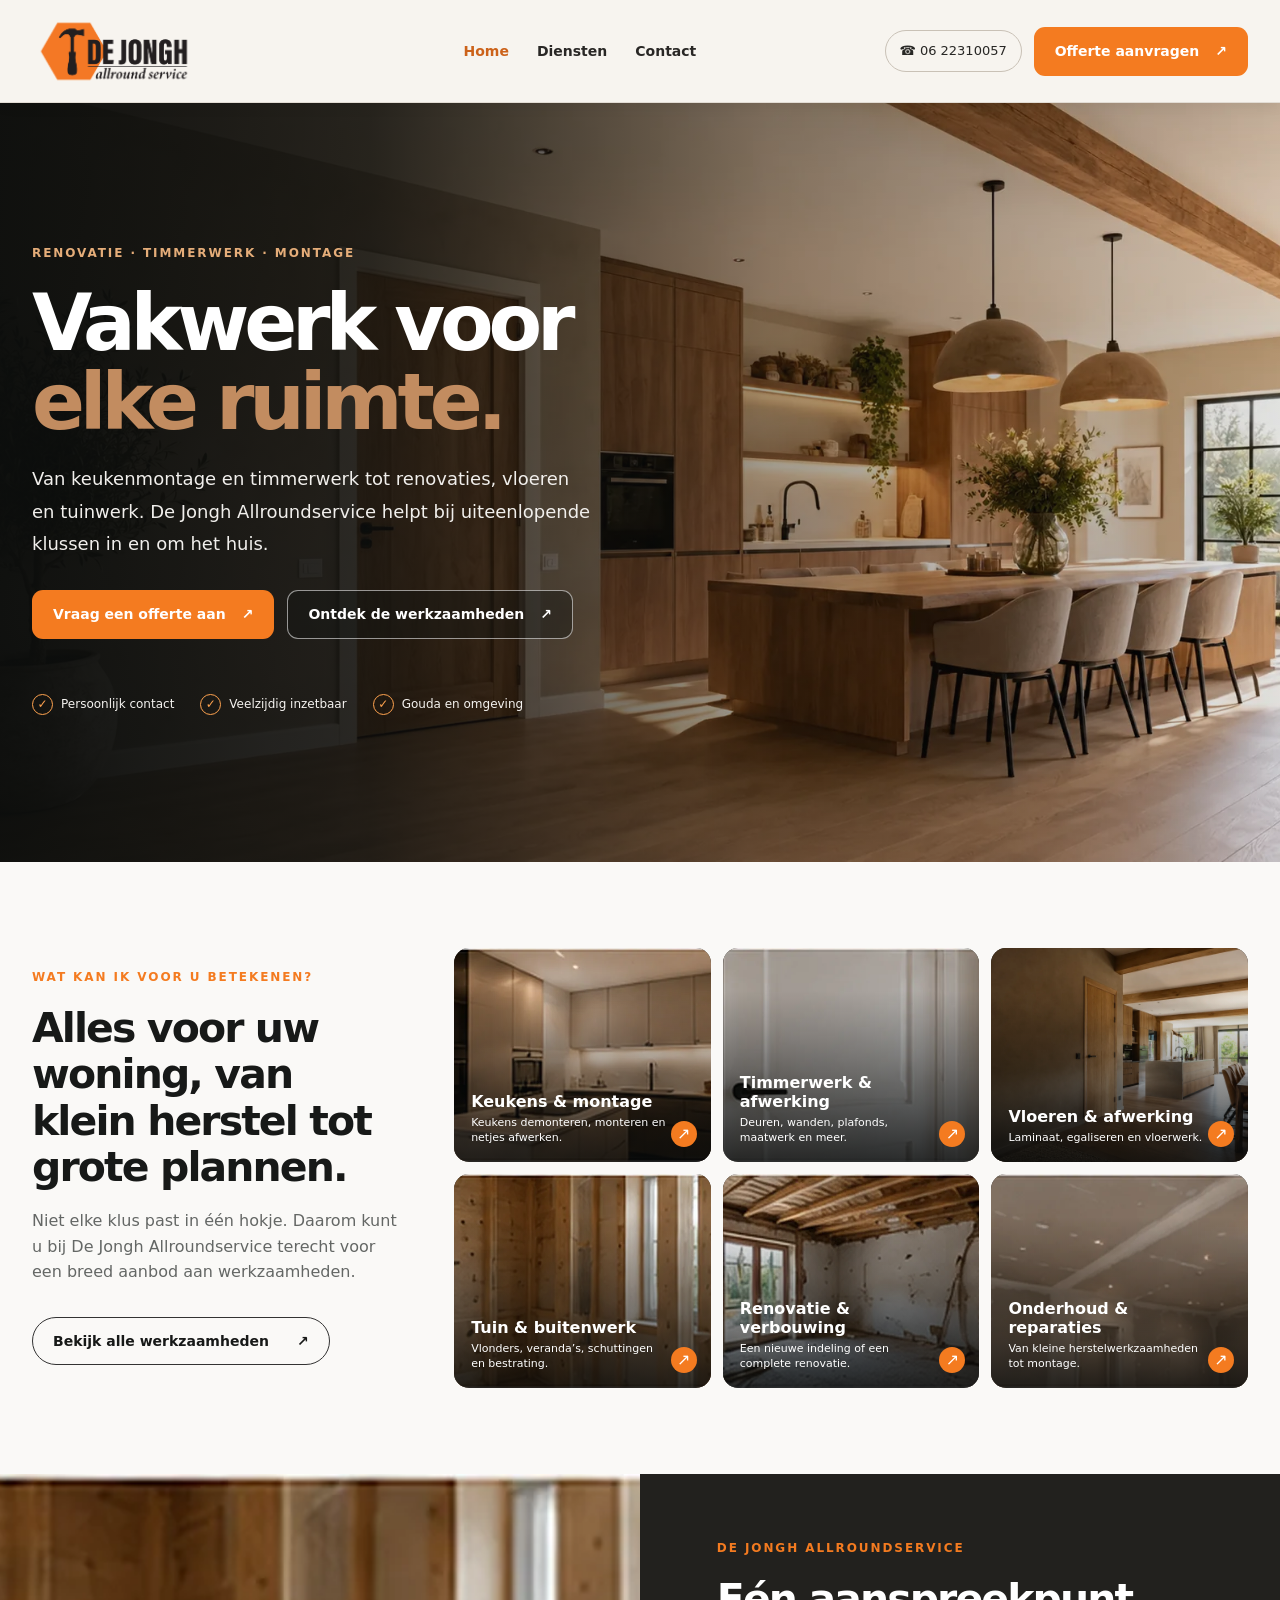
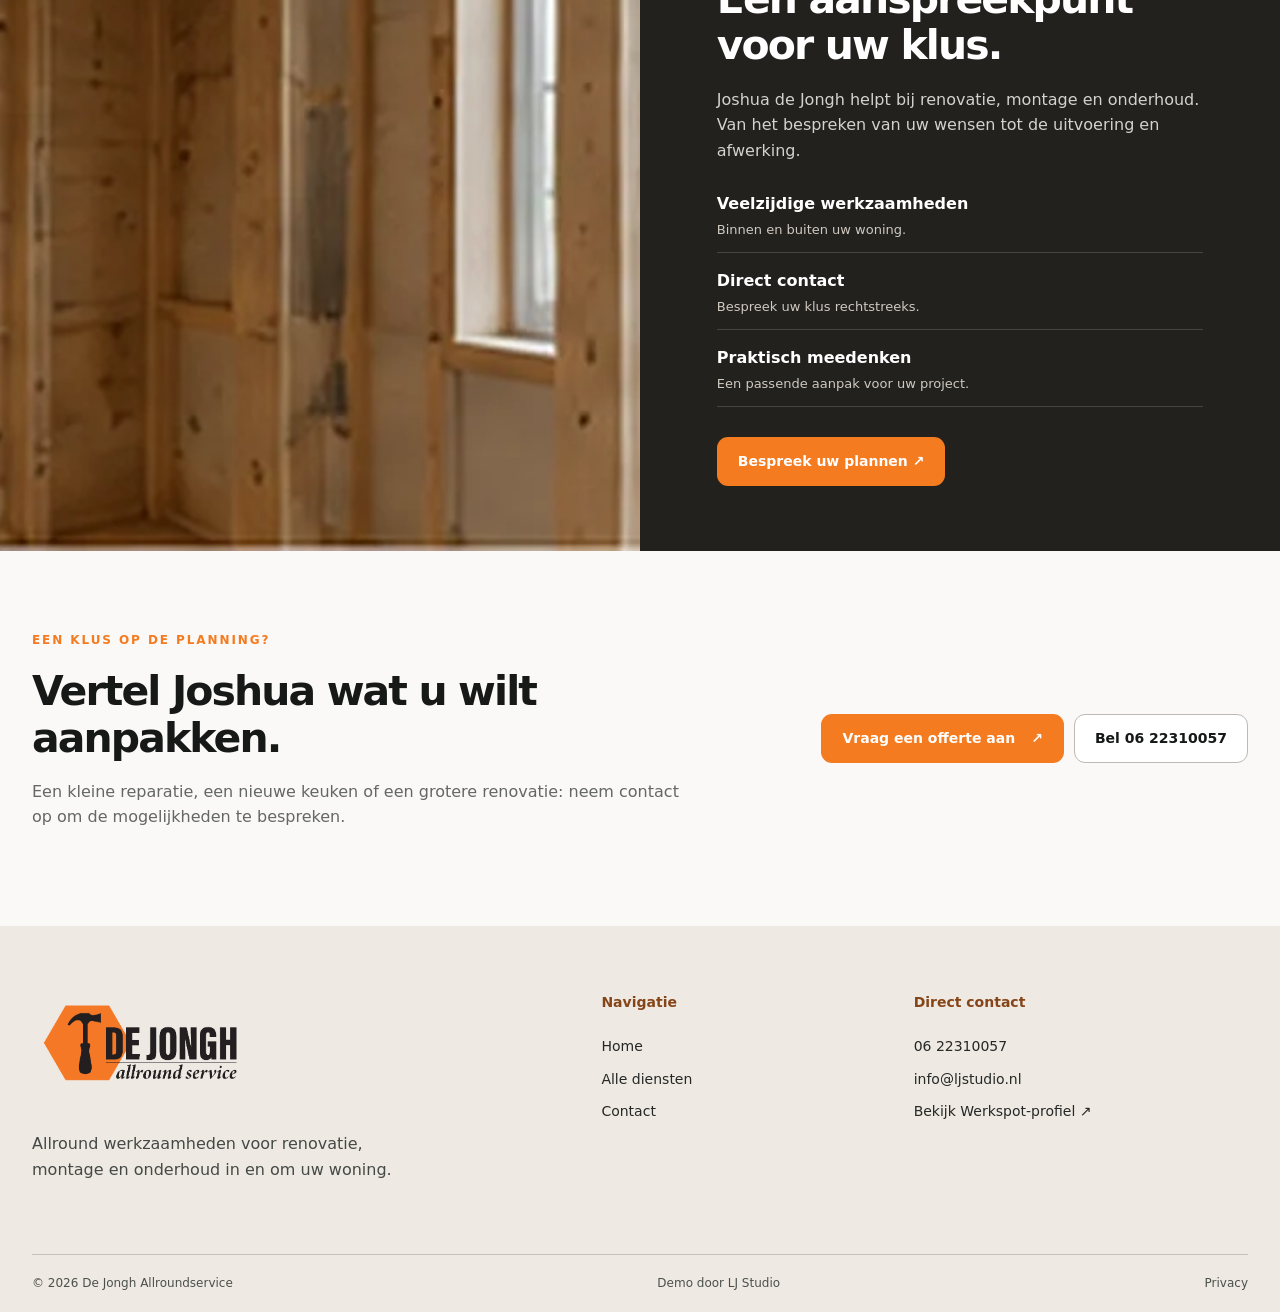
==== commit 5e110cc2: "Load fixed navigation styling without stale browser cache" ====
--- a/index.html
+++ b/index.html
@@ -1,4 +1,4 @@
-<!doctype html><html lang="nl"><head><meta charset="utf-8"><meta name="viewport" content="width=device-width,initial-scale=1"><meta name="robots" content="noindex,nofollow"><meta name="theme-color" content="#171918"><title>De Jongh Allroundservice | Renovatie, timmerwerk en montage</title><meta name="description" content="Renovatie, keukenmontage, timmerwerk, vloeren, tuinwerk en reparaties in Gouda en omgeving. Neem contact op met De Jongh Allroundservice."><link rel="icon" href="favicon.svg" type="image/svg+xml"><link rel="stylesheet" href="assets/style.css?v=20261014-nav3"><script src="assets/script.js" defer></script></head><body data-page="home"><a class="skip-link" href="#main">Naar inhoud</a><header class="site-header"><div class="wrap header-row"><a href="index.html" class="brand" aria-label="De Jongh Allroundservice, homepage"><img class="brand-logo" src="assets/dejongh_transparent.png" alt="De Jongh Allroundservice" width="480" height="240"></a><nav class="main-nav" aria-label="Hoofdnavigatie"><a href="index.html" data-page="home">Home</a><a href="diensten.html" data-page="diensten">Diensten</a><a href="contact.html" data-page="contact">Contact</a></nav><div class="header-right"><a class="phone" href="tel:+31622310057" aria-label="Bel Joshua op 06 22310057">☎ <span>06 22310057</span></a><a class="button button-copper header-offer" href="contact.html">Offerte aanvragen <span aria-hidden="true">↗</span></a><button type="button" class="menu-button" aria-label="Open menu" aria-expanded="false" aria-controls="mobile-menu"><span></span><span></span><span></span></button></div></div><nav id="mobile-menu" class="mobile-menu" aria-label="Mobiele navigatie" hidden><a href="index.html" data-page="home">Home</a><a href="diensten.html" data-page="diensten">Diensten</a><a href="contact.html" data-page="contact">Contact</a><a href="tel:+31622310057">Bel Joshua</a></nav></header><main id="main"><section class="hero"><img src="assets/hero-keuken.webp" class="hero-image" width="1536" height="1024" fetchpriority="high" alt="Foto een luxe keuken met houten kasten en warme verlichting"><div class="hero-overlay"></div><div class="wrap hero-inner"><div class="hero-copy"><span class="hero-kicker">RENOVATIE · TIMMERWERK · MONTAGE</span><h1>Vakwerk voor <span>elke ruimte.</span></h1><p>Van keukenmontage en timmerwerk tot renovaties, vloeren en tuinwerk. De Jongh Allroundservice helpt bij uiteenlopende klussen in en om het huis.</p><div class="hero-actions"><a class="button button-copper" href="contact.html">Vraag een offerte aan <span aria-hidden="true">↗</span></a><a class="button button-glass" href="diensten.html">Ontdek de werkzaamheden <span aria-hidden="true">↗</span></a></div><div class="hero-points"><span>Persoonlijk contact</span><span>Veelzijdig inzetbaar</span><span>Gouda en omgeving</span></div></div></div></section>
+<!doctype html><html lang="nl"><head><meta charset="utf-8"><meta name="viewport" content="width=device-width,initial-scale=1"><meta name="robots" content="noindex,nofollow"><meta name="theme-color" content="#171918"><title>De Jongh Allroundservice | Renovatie, timmerwerk en montage</title><meta name="description" content="Renovatie, keukenmontage, timmerwerk, vloeren, tuinwerk en reparaties in Gouda en omgeving. Neem contact op met De Jongh Allroundservice."><link rel="icon" href="favicon.svg" type="image/svg+xml"><link rel="stylesheet" href="assets/style.css?v=20261014-fixed-nav"><script src="assets/script.js" defer></script></head><body data-page="home"><a class="skip-link" href="#main">Naar inhoud</a><header class="site-header"><div class="wrap header-row"><a href="index.html" class="brand" aria-label="De Jongh Allroundservice, homepage"><img class="brand-logo" src="assets/dejongh_transparent.png" alt="De Jongh Allroundservice" width="480" height="240"></a><nav class="main-nav" aria-label="Hoofdnavigatie"><a href="index.html" data-page="home">Home</a><a href="diensten.html" data-page="diensten">Diensten</a><a href="contact.html" data-page="contact">Contact</a></nav><div class="header-right"><a class="phone" href="tel:+31622310057" aria-label="Bel Joshua op 06 22310057">☎ <span>06 22310057</span></a><a class="button button-copper header-offer" href="contact.html">Offerte aanvragen <span aria-hidden="true">↗</span></a><button type="button" class="menu-button" aria-label="Open menu" aria-expanded="false" aria-controls="mobile-menu"><span></span><span></span><span></span></button></div></div><nav id="mobile-menu" class="mobile-menu" aria-label="Mobiele navigatie" hidden><a href="index.html" data-page="home">Home</a><a href="diensten.html" data-page="diensten">Diensten</a><a href="contact.html" data-page="contact">Contact</a><a href="tel:+31622310057">Bel Joshua</a></nav></header><main id="main"><section class="hero"><img src="assets/hero-keuken.webp" class="hero-image" width="1536" height="1024" fetchpriority="high" alt="Foto een luxe keuken met houten kasten en warme verlichting"><div class="hero-overlay"></div><div class="wrap hero-inner"><div class="hero-copy"><span class="hero-kicker">RENOVATIE · TIMMERWERK · MONTAGE</span><h1>Vakwerk voor <span>elke ruimte.</span></h1><p>Van keukenmontage en timmerwerk tot renovaties, vloeren en tuinwerk. De Jongh Allroundservice helpt bij uiteenlopende klussen in en om het huis.</p><div class="hero-actions"><a class="button button-copper" href="contact.html">Vraag een offerte aan <span aria-hidden="true">↗</span></a><a class="button button-glass" href="diensten.html">Ontdek de werkzaamheden <span aria-hidden="true">↗</span></a></div><div class="hero-points"><span>Persoonlijk contact</span><span>Veelzijdig inzetbaar</span><span>Gouda en omgeving</span></div></div></div></section>
 <section class="service-showcase wrap"><div class="showcase-intro"><span class="overline">WAT KAN IK VOOR U BETEKENEN?</span><h2>Alles voor uw woning, van klein herstel tot grote plannen.</h2><p>Niet elke klus past in één hokje. Daarom kunt u bij De Jongh Allroundservice terecht voor een breed aanbod aan werkzaamheden.</p><a class="outline-link" href="diensten.html">Bekijk alle werkzaamheden <span aria-hidden="true">↗</span></a></div><div class="tiles"><a class="service-tile" href="diensten.html#keukens"><img src="assets/keukens.webp" width="750" height="490" loading="lazy" alt="Foto Keukens &amp; montage"><span class="tile-content"><strong>Keukens & montage</strong><small>Keukens demonteren, monteren en netjes afwerken.</small></span><span class="tile-arrow" aria-hidden="true">↗</span></a><a class="service-tile" href="diensten.html#timmerwerk"><img src="assets/deuren.webp" width="750" height="490" loading="lazy" alt="Foto Timmerwerk &amp; afwerking"><span class="tile-content"><strong>Timmerwerk & afwerking</strong><small>Deuren, wanden, plafonds, maatwerk en meer.</small></span><span class="tile-arrow" aria-hidden="true">↗</span></a><a class="service-tile" href="diensten.html#vloeren"><img src="assets/woonruimte.webp" width="750" height="490" loading="lazy" alt="Foto Vloeren &amp; afwerking"><span class="tile-content"><strong>Vloeren & afwerking</strong><small>Laminaat, egaliseren en vloerwerk.</small></span><span class="tile-arrow" aria-hidden="true">↗</span></a><a class="service-tile" href="diensten.html#tuin"><img src="assets/timmerwerk.webp" width="750" height="490" loading="lazy" alt="Foto Tuin &amp; buitenwerk"><span class="tile-content"><strong>Tuin & buitenwerk</strong><small>Vlonders, veranda’s, schuttingen en bestrating.</small></span><span class="tile-arrow" aria-hidden="true">↗</span></a><a class="service-tile" href="diensten.html#renovatie"><img src="assets/renovatie.webp" width="750" height="490" loading="lazy" alt="Foto Renovatie &amp; verbouwing"><span class="tile-content"><strong>Renovatie & verbouwing</strong><small>Een nieuwe indeling of een complete renovatie.</small></span><span class="tile-arrow" aria-hidden="true">↗</span></a><a class="service-tile" href="diensten.html#onderhoud"><img src="assets/gipswerk.webp" width="750" height="490" loading="lazy" alt="Foto Onderhoud &amp; reparaties"><span class="tile-content"><strong>Onderhoud & reparaties</strong><small>Van kleine herstelwerkzaamheden tot montage.</small></span><span class="tile-arrow" aria-hidden="true">↗</span></a></div></section>
 <section class="craft"><div class="craft-image"><img src="assets/timmerwerk.webp" loading="lazy" width="900" height="620" alt="Foto timmerwerk met houten constructie"></div><div class="craft-text"><span class="overline">DE JONGH ALLROUNDSERVICE</span><h2>Eén aanspreekpunt voor uw klus.</h2><p>Joshua de Jongh helpt bij renovatie, montage en onderhoud. Van het bespreken van uw wensen tot de uitvoering en afwerking.</p><div class="craft-benefits"><div><strong>Veelzijdige werkzaamheden</strong><span>Binnen en buiten uw woning.</span></div><div><strong>Direct contact</strong><span>Bespreek uw klus rechtstreeks.</span></div><div><strong>Praktisch meedenken</strong><span>Een passende aanpak voor uw project.</span></div></div><a href="contact.html" class="button button-copper">Bespreek uw plannen ↗</a></div></section>
 <section class="closing wrap"><div><span class="overline">EEN KLUS OP DE PLANNING?</span><h2>Vertel Joshua wat u wilt aanpakken.</h2><p>Een kleine reparatie, een nieuwe keuken of een grotere renovatie: neem contact op om de mogelijkheden te bespreken.</p></div><div class="closing-buttons"><a class="button button-copper" href="contact.html">Vraag een offerte aan <span aria-hidden="true">↗</span></a><a class="button button-light" href="tel:+31622310057">Bel 06 22310057</a></div></section></main><footer class="footer"><div class="wrap footer-layout"><div><a class="brand footer-logo" href="index.html"><img class="brand-logo" src="assets/dejongh_transparent.png" alt="De Jongh Allroundservice" width="480" height="240"></a><p>Allround werkzaamheden voor renovatie, montage en onderhoud in en om uw woning.</p></div><div><strong>Navigatie</strong><a href="index.html">Home</a><a href="diensten.html">Alle diensten</a><a href="contact.html">Contact</a></div><div><strong>Direct contact</strong><a href="tel:+31622310057">06 22310057</a><a href="mailto:info@ljstudio.nl">info@ljstudio.nl</a><a href="https://www.werkspot.nl/profiel/de-jongh-allroundservice" target="_blank" rel="noopener noreferrer">Bekijk Werkspot-profiel ↗</a></div></div><div class="wrap footer-bottom"><span>© <span id="year">2026</span> De Jongh Allroundservice</span><span>Demo door LJ Studio</span><a href="privacy.html">Privacy</a></div></footer></body></html>
--- a/assets/style.css
+++ b/assets/style.css
@@ -47,3 +47,12 @@
 @media(max-width:1050px){.site-header .header-row{gap:15px}.site-header .brand-logo{width:205px}.site-header .main-nav{gap:16px}}
 @media(max-width:780px){.site-header .header-row{min-height:82px}.site-header .brand-logo{width:185px;max-height:65px}.site-header .mobile-menu:not([hidden]){background:#f7f4ef!important}.site-header .mobile-menu a{color:#222!important}}
 @media(max-width:360px){.site-header .brand-logo{width:160px}}
+
+/* Vaste navigatie op alle pagina's, inclusief mobiel. */
+:root{--site-header-height:102px}
+.site-header{position:fixed!important;top:0;left:0;right:0;width:100%;z-index:1000!important}
+body{padding-top:var(--site-header-height)}
+.hero-inner{padding-top:80px}
+.inner-hero{padding-top:70px}
+html{scroll-padding-top:calc(var(--site-header-height) + 14px)}
+@media(max-width:780px){:root{--site-header-height:82px}.site-header .mobile-menu:not([hidden]){max-height:calc(100dvh - var(--site-header-height));overflow-y:auto;overscroll-behavior:contain}.hero-inner{padding-top:75px}.inner-hero{padding-top:65px}}
